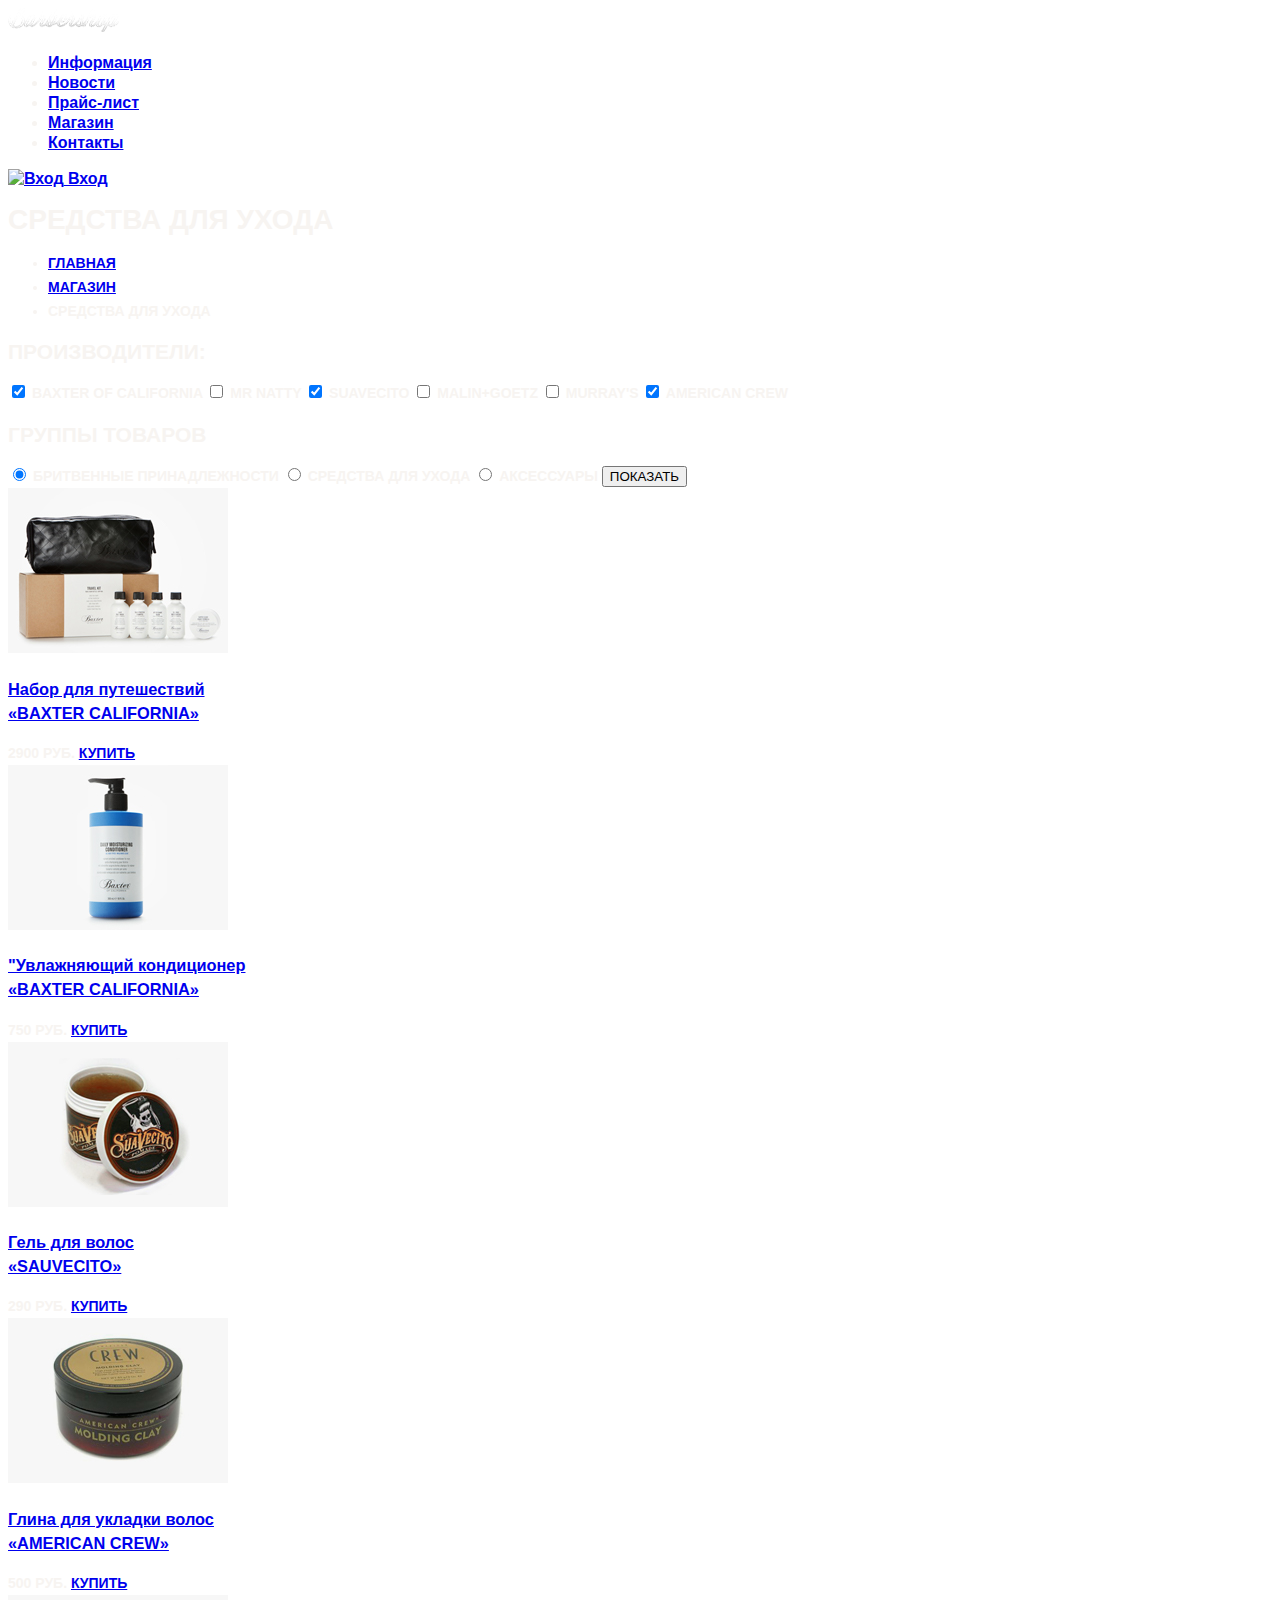
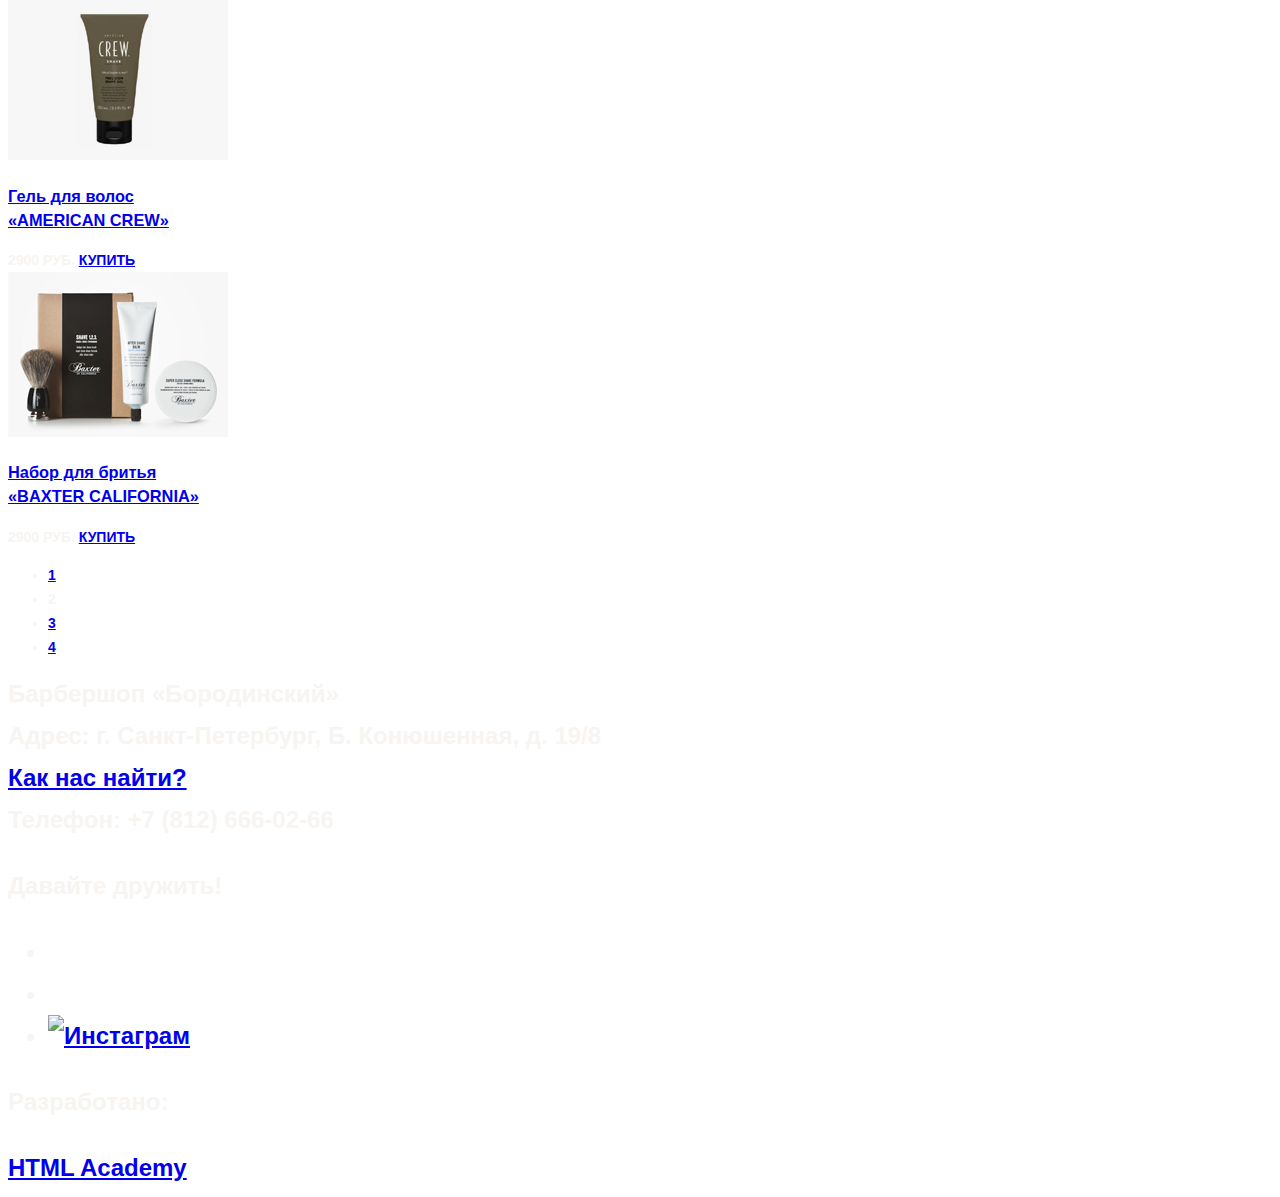
==== babrbershop-catalogue.html @ 9e24d0c1 "Form method" ====
<!DOCTYPE html>
<html lang="ru">
  <head>
    <meta charset="utf-8">
    <title>СРЕДСТВА ДЛЯ УХОДА</title>
    <link href="css/style.css" rel="stylesheet">
  </head>
  <body>
    <header class="catalogue-header">
      <div class="container">
        <div class="catalogue-logo">
          <a class="main-link" href="#">
            <img src="img/Inner-Logo.png" width="111" height="24" alt="Барбершоп">
          </a>
        </div>
        <nav class="catalogue-navigation">
          <ul>
            <li>
              <a href="#">Информация</a>
            </li>
            <li>
              <a href="#">Новости</a>
            </li>
            <li>
              <a href="#">Прайс-лист</a>
            </li>
            <li>
              <a href="#">Магазин</a>
            </li>
            <li>
              <a href="#">Контакты</a>
            </li>
          </ul>
        </nav>
      <div class="user-block">
        <a class="login" href="#">
          <img src="img/icon-login.png" width="18" height="16" alt="Вход">
        Вход</a>
      </div>
    </div>
  </header>
  <main>
    <div class="catalogue-title">
      <h1>СРЕДСТВА ДЛЯ УХОДА</h1>
      <ul class="bredcrumps">
        <li class="breadcrump-1"><a href="#" title="main">ГЛАВНАЯ</a></li>
        <li class="breadcrump-2"><a href="#" title="shop">МАГАЗИН</a></li>
        <li class="breadcrump-3"><span>СРЕДСТВА ДЛЯ УХОДА</span></li>
      </ul>
    </div>
    <div class="catalogue-content">
      <div class="catalogue-selection">
        <form action="#" method="get">
          <div class="selection-manufacturers">
            <h2>ПРОИЗВОДИТЕЛИ:</h2>
              <label>
                <input type="checkbox" name="baxter" checked>
                  BAXTER OF CALIFORNIA
              </label>
              <label>
                <input type="checkbox" name="natty">
                  MR NATTY
              </label>
              <label>
                <input type="checkbox" name="suavecito" checked>
                  SUAVECITO
              </label>
              <label>
                <input type="checkbox" name="malin-goetz">
                  MALIN+GOETZ
              </label>
              <label>
                <input type="checkbox" name="murray">
                  MURRAY'S
              </label>
              <label>
                <input type="checkbox" name="american-crew" checked>
                  AMERICAN CREW
              </label>
            </div>
            <div class="selection-categories">
              <h2>ГРУППЫ ТОВАРОВ</h2>
                <label>
                  <input type="radio" name="merchandise-group" value="shaving-accessories" checked>
                    БРИТВЕННЫЕ ПРИНАДЛЕЖНОСТИ
                </label>
                <label>
                  <input type="radio" name="merchandise-group" value="care">
                    СРЕДСТВА ДЛЯ УХОДА
                </label>
                <label>
                  <input type="radio" name="merchandise-group" value="accessories">
                    АКСЕССУАРЫ
                </label>
                <input type="submit" value="ПОКАЗАТЬ">
              </div>
            </form>
          </div>
          <div class="catalogue-gallery">
            <div class="catalogue-item">
              <a href="item-page"><img src="img/image-1.jpg" width="220" height="165"
                alt="Набор для путешествий «BAXTER CALIFORNIA»"></a>
              <h3><a href="item-page">Набор для путешествий<br>
                «BAXTER CALIFORNIA»</a></h3>
              <div class="item-price-buy">
                <span class="item-price trip-kit">2900 РУБ.</span>
                <a class="btn item-buy" href="#">КУПИТЬ</a>
              </div>
            </div>
            <div class="catalogue-item">
              <a href="item-page"><img src="img/image-2.jpg" width="220" height="165"
                alt="Увлажняющий кондиционер «BAXTER CALIFORNIA»"></a>
              <h3><a href="item-page">"Увлажняющий кондиционер<br>
                «BAXTER CALIFORNIA»</a></h3>
              <div class="item-price-buy">
                <span class="item-price trip-kit">750 РУБ.</span>
                <a class="btn item-buy" href="#">КУПИТЬ</a>
              </div>
            </div>
            <div class="catalogue-item">
              <a href="item-page"><img src="img/image-3.jpg" width="220" height="165"
                alt="Гель для волос «SAUVECITO»"></a>
              <h3><a href="item-page">Гель для волос<br>
                «SAUVECITO»</a></h3>
              <div class="item-price-buy">
                <span class="item-price trip-kit">290 РУБ.</span>
                <a class="btn item-buy" href="#">КУПИТЬ</a>
              </div>
            </div>
            <div class="catalogue-item">
              <a href="item-page"><img src="img/image-4.jpg" width="220" height="165"
                alt="Глина для укладки волос «AMERICAN CREW»"></a>
              <h3><a href="item-page">Глина для укладки волос<br>
                «AMERICAN CREW»</a></h3>
              <div class="item-price-buy">
                <span class="item-price trip-kit">500 РУБ.</span>
                <a class="btn item-buy" href="#">КУПИТЬ</a>
              </div>
            </div>
            <div class="catalogue-item">
              <a href="item-page"><img src="img/image-5.jpg" width="220" height="165"
                alt="Гель для волос «AMERICAN CREW»"></a>
              <h3><a href="item-page">Гель для волос<br>
                «AMERICAN CREW»</a></h3>
              <div class="item-price-buy">
                <span class="item-price trip-kit">2900 РУБ.</span>
                <a class="btn item-buy" href="#">КУПИТЬ</a>
              </div>
            </div>
            <div class="catalogue-item">
              <a href="item-page"><img src="img/image-6.jpg" width="220" height="165"
                alt="Набор для бритья «BAXTER CALIFORNIA»"></a>
              <h3><a href="item-page">Набор для бритья<br>
                «BAXTER CALIFORNIA»</a></h3>
              <div class="item-price-buy">
                <span class="item-price trip-kit">2900 РУБ.</span>
                <a class="btn item-buy" href="#">КУПИТЬ</a>
              </div>
            </div>
          </div>
        </div>
        <div class="catalogue-pages">
          <ul class="pagination">
            <li><a href="#" title="first">1</a></li>
            <li><span>2</span></li>
            <li><a href="#" title="third">3</a></li>
            <li><a href="#" title="fourth">4</a></li>
          </ul>
        </div>
      </main>
      <footer class="catalogue-footer">
        <div class="container">
          <section class="footer-contacts">
            Барбершоп «Бородинский»<br>
            Адрес: г. Санкт-Петербург, Б. Конюшенная, д. 19/8<br>
            <a href="#">Как нас найти?</a><br>
            Телефон: +7 (812) 666-02-66
          </section>
          <section class="footer-social">
            <p>Давайте дружить!</p>
            <ul>
              <li><a class="social-btn social-btn-vk" href="#">
                <img src="img/vk-icon.png" width="25" height="16" alt="Вконтакте"></a></li>
              <li><a class="social-btn social-btn-fb" href="#">
                <img src="img/fb-icon.png" width="12" height="22" alt="Фейсбук"></a></li>
              <li><a class="social-btn social-btn-inst" href="#">
                <img src="img/inst-icon.png" width="21" height="21" alt="Инстаграм"></a></li>
            </ul>
          </section>
          <section class="footer-copyright">
            <p>Разработано:</p>
            <a class="btn" href="https://htmlacademy.ru">HTML Academy</a>
          </section>
        </div>
      </footer>
    </body>
  </html>
---- css/style.css ----
body {
  font-size: 24px;
  line-height: 42px;
  color: #f7f4f1;
  font-weight: bold;
  font-family: "PTSans", sans-serif;
}

header {
  font-size: 16px;
  line-height: 20px;
}

main {
  font-size: 14px;
  line-height: 24px;
}
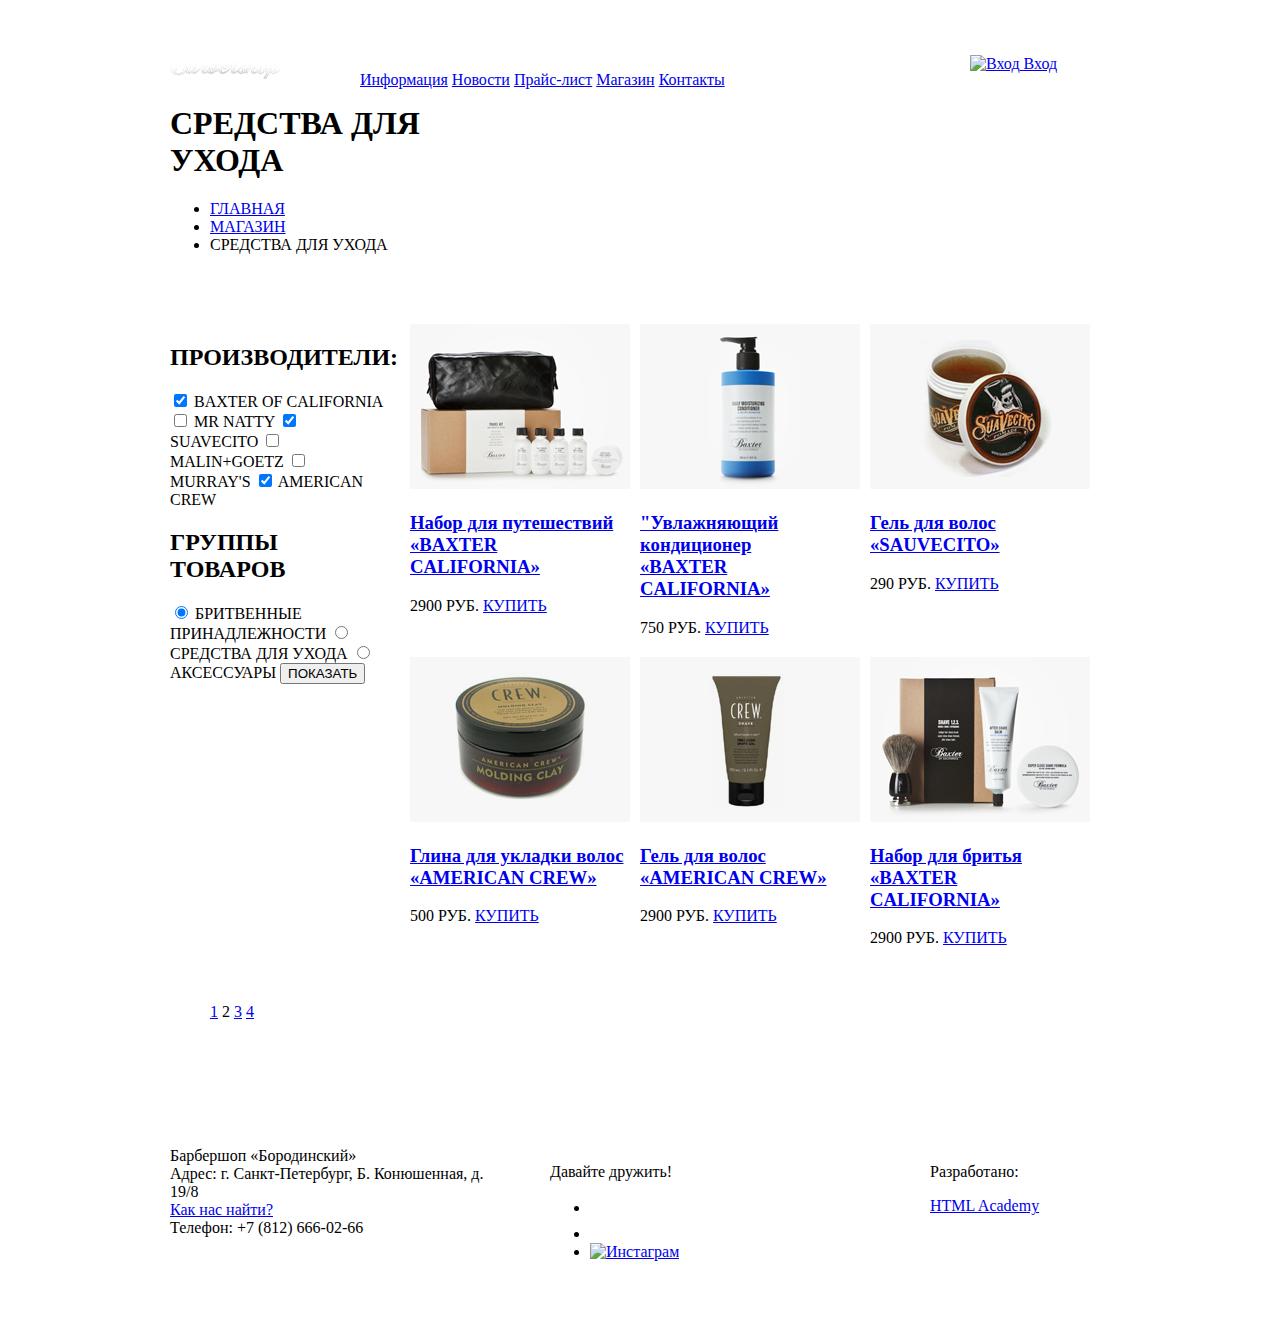
==== commit 6dd48d53: "Стили внутренних страниц" ====
--- a/babrbershop-catalogue.html
+++ b/babrbershop-catalogue.html
@@ -3,7 +3,7 @@
   <head>
     <meta charset="utf-8">
     <title>СРЕДСТВА ДЛЯ УХОДА</title>
-    <link href="css/style.css" rel="stylesheet">
+    <link href="css/style_cat.css" rel="stylesheet">
   </head>
   <body>
     <header class="catalogue-header">
@@ -14,7 +14,7 @@
           </a>
         </div>
         <nav class="catalogue-navigation">
-          <ul>
+          <ul class="navigation">
             <li>
               <a href="#">Информация</a>
             </li>
@@ -39,7 +39,7 @@
       </div>
     </div>
   </header>
-  <main>
+  <main class="container clearfix">
     <div class="catalogue-title">
       <h1>СРЕДСТВА ДЛЯ УХОДА</h1>
       <ul class="bredcrumps">
@@ -48,7 +48,7 @@
         <li class="breadcrump-3"><span>СРЕДСТВА ДЛЯ УХОДА</span></li>
       </ul>
     </div>
-    <div class="catalogue-content">
+    <div class="catalogue-content clearfix">
       <div class="catalogue-selection">
         <form action="#" method="get">
           <div class="selection-manufacturers">
@@ -96,7 +96,7 @@
               </div>
             </form>
           </div>
-          <div class="catalogue-gallery">
+          <div class="catalogue-gallery clearfix">
             <div class="catalogue-item">
               <a href="item-page"><img src="img/image-1.jpg" width="220" height="165"
                 alt="Набор для путешествий «BAXTER CALIFORNIA»"></a>
@@ -127,6 +127,8 @@
                 <a class="btn item-buy" href="#">КУПИТЬ</a>
               </div>
             </div>
+          </div>
+          <div class="catalogue-gallery clearfix">
             <div class="catalogue-item">
               <a href="item-page"><img src="img/image-4.jpg" width="220" height="165"
                 alt="Глина для укладки волос «AMERICAN CREW»"></a>
@@ -169,7 +171,7 @@
         </div>
       </main>
       <footer class="catalogue-footer">
-        <div class="container">
+        <div class="container clearfix">
           <section class="footer-contacts">
             Барбершоп «Бородинский»<br>
             Адрес: г. Санкт-Петербург, Б. Конюшенная, д. 19/8<br>
--- a/css/style_cat.css
+++ b/css/style_cat.css
@@ -0,0 +1,105 @@
+html,
+body {
+  min-width: 1122px;
+  margin: 0;
+  padding: 0;
+}
+
+.clearfix::after {
+  content: "";
+  display: table;
+  clear: both;
+}
+
+.catalogue-header {
+  margin-bottom: 55px;
+}
+
+.container {
+  width: 940px;
+  margin: 0 auto;
+  padding: 0 10px;
+}
+
+.catalogue-logo {
+  float: left;
+  width: 150px;
+}
+
+.catalogue-navigation {
+  float: left;
+  width: 650px;
+}
+
+.navigation li {
+  display: inline-block;
+}
+
+.user-block {
+  float: right;
+  width: 140px;
+}
+
+.catalogue-title {
+  width: 310px;
+  margin-bottom: 70px;
+}
+
+.catalogue-selection {
+  float: left;
+  width: 220px;
+  margin-right: 20px;
+}
+
+.catalogue-gallery {
+  float: right;
+  width: 700px;
+  margin-bottom: 20px;
+  /*только для разметки сетки*/
+  min-height: 290px;
+}
+
+.catalogue-item {
+  float: left;
+  width: 220px;
+  margin-right: 10px;
+}
+
+.catalogue-item:last-child {
+  margin-right: 0;
+}
+
+.catalogue-pages {
+  display: inline-block;
+  width: 195px;
+  margin-top: 20px;
+}
+
+.pagination li {
+  display: inline-block;
+}
+
+.catalogue-footer {
+  margin-top: 50px;
+  padding-top: 60px;
+  padding-bottom: 40px;
+}
+
+.footer-contacts {
+  float: left;
+  width: 320px;
+  margin-right: 60px;
+  min-height: 90px;
+}
+
+.footer-social {
+  float: left;
+  width: 180px;
+  min-height: 90px;
+}
+
+.footer-copyright {
+  float: right;
+  width: 180px;
+  min-height: 90px;
+}
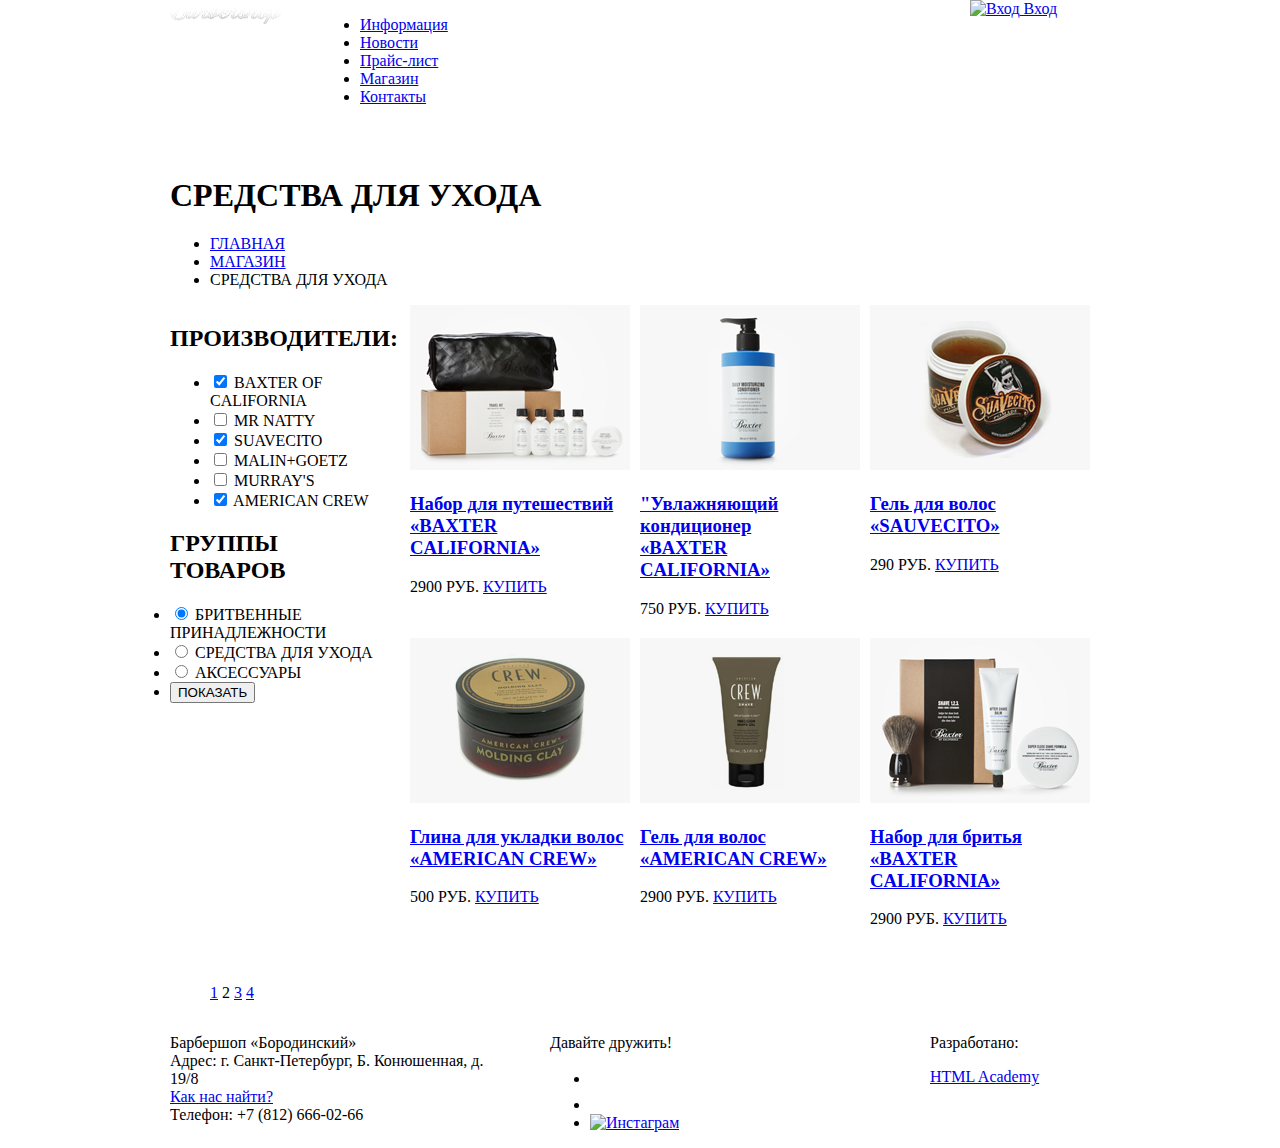
==== commit 0086adf1: "Сделала то, что в скайпе" ====
--- a/babrbershop-catalogue.html
+++ b/babrbershop-catalogue.html
@@ -6,15 +6,15 @@
     <link href="css/style_cat.css" rel="stylesheet">
   </head>
   <body>
-    <header class="catalogue-header">
-      <div class="container">
-        <div class="catalogue-logo">
+    <header class="inner-header">
+      <div class="container clearfix">
+        <div class="inner-logo">
           <a class="main-link" href="#">
             <img src="img/Inner-Logo.png" width="111" height="24" alt="Барбершоп">
           </a>
         </div>
-        <nav class="catalogue-navigation">
-          <ul class="navigation">
+        <nav class="inner-navigation">
+          <ul class="navigation-menu">
             <li>
               <a href="#">Информация</a>
             </li>
@@ -42,7 +42,7 @@
   <main class="container clearfix">
     <div class="catalogue-title">
       <h1>СРЕДСТВА ДЛЯ УХОДА</h1>
-      <ul class="bredcrumps">
+      <ul class="breadcrumps">
         <li class="breadcrump-1"><a href="#" title="main">ГЛАВНАЯ</a></li>
         <li class="breadcrump-2"><a href="#" title="shop">МАГАЗИН</a></li>
         <li class="breadcrump-3"><span>СРЕДСТВА ДЛЯ УХОДА</span></li>
@@ -53,147 +53,170 @@
         <form action="#" method="get">
           <div class="selection-manufacturers">
             <h2>ПРОИЗВОДИТЕЛИ:</h2>
-              <label>
-                <input type="checkbox" name="baxter" checked>
+            <ul>
+              <li>
+                <label>
+                  <input type="checkbox" name="baxter" checked>
                   BAXTER OF CALIFORNIA
-              </label>
-              <label>
-                <input type="checkbox" name="natty">
+                </label>
+              </li>
+              <li>
+                <label>
+                  <input type="checkbox" name="natty">
                   MR NATTY
-              </label>
-              <label>
-                <input type="checkbox" name="suavecito" checked>
+                </label>
+              </li>
+              <li>
+                <label>
+                  <input type="checkbox" name="suavecito" checked>
                   SUAVECITO
-              </label>
-              <label>
-                <input type="checkbox" name="malin-goetz">
+                </label>
+              </li>
+              <li>
+                <label>
+                  <input type="checkbox" name="malin-goetz">
                   MALIN+GOETZ
-              </label>
-              <label>
-                <input type="checkbox" name="murray">
+                </label>
+              </li>
+              <li>
+                <label>
+                  <input type="checkbox" name="murray">
                   MURRAY'S
-              </label>
-              <label>
-                <input type="checkbox" name="american-crew" checked>
+                </label>
+              </li>
+              <li>
+                <label>
+                  <input type="checkbox" name="american-crew" checked>
                   AMERICAN CREW
-              </label>
-            </div>
-            <div class="selection-categories">
+                </label>
+              </li>
+            </ul>
+          </div>
+          <div class="selection-categories">
               <h2>ГРУППЫ ТОВАРОВ</h2>
-                <label>
-                  <input type="radio" name="merchandise-group" value="shaving-accessories" checked>
+                <li>
+                  <label>
+                    <input type="radio" name="merchandise-group" value="shaving-accessories" checked>
                     БРИТВЕННЫЕ ПРИНАДЛЕЖНОСТИ
-                </label>
-                <label>
-                  <input type="radio" name="merchandise-group" value="care">
-                    СРЕДСТВА ДЛЯ УХОДА
-                </label>
-                <label>
-                  <input type="radio" name="merchandise-group" value="accessories">
+                  </label>
+                </li>
+                <li>
+                  <label>
+                    <input type="radio" name="merchandise-group" value="care">
+                      СРЕДСТВА ДЛЯ УХОДА
+                  </label>
+                </li>
+                <li>
+                  <label>
+                    <input type="radio" name="merchandise-group" value="accessories">
                     АКСЕССУАРЫ
-                </label>
-                <input type="submit" value="ПОКАЗАТЬ">
-              </div>
-            </form>
-          </div>
-          <div class="catalogue-gallery clearfix">
-            <div class="catalogue-item">
-              <a href="item-page"><img src="img/image-1.jpg" width="220" height="165"
+                  </label>
+                </li>
+                <li>
+                  <input type="submit" value="ПОКАЗАТЬ">
+                </li>
+              </ul>
+            </div>
+          </form>
+        </div>
+        <div class="catalogue-gallery clearfix">
+          <div class="catalogue-item">
+            <a href="item-page"><img src="img/image-1.jpg" width="220" height="165"
                 alt="Набор для путешествий «BAXTER CALIFORNIA»"></a>
-              <h3><a href="item-page">Набор для путешествий<br>
+            <h3><a href="item-page">Набор для путешествий<br>
                 «BAXTER CALIFORNIA»</a></h3>
-              <div class="item-price-buy">
-                <span class="item-price trip-kit">2900 РУБ.</span>
-                <a class="btn item-buy" href="#">КУПИТЬ</a>
-              </div>
-            </div>
-            <div class="catalogue-item">
-              <a href="item-page"><img src="img/image-2.jpg" width="220" height="165"
-                alt="Увлажняющий кондиционер «BAXTER CALIFORNIA»"></a>
-              <h3><a href="item-page">"Увлажняющий кондиционер<br>
-                «BAXTER CALIFORNIA»</a></h3>
-              <div class="item-price-buy">
-                <span class="item-price trip-kit">750 РУБ.</span>
-                <a class="btn item-buy" href="#">КУПИТЬ</a>
-              </div>
-            </div>
-            <div class="catalogue-item">
-              <a href="item-page"><img src="img/image-3.jpg" width="220" height="165"
-                alt="Гель для волос «SAUVECITO»"></a>
-              <h3><a href="item-page">Гель для волос<br>
-                «SAUVECITO»</a></h3>
-              <div class="item-price-buy">
-                <span class="item-price trip-kit">290 РУБ.</span>
-                <a class="btn item-buy" href="#">КУПИТЬ</a>
-              </div>
-            </div>
-          </div>
-          <div class="catalogue-gallery clearfix">
-            <div class="catalogue-item">
-              <a href="item-page"><img src="img/image-4.jpg" width="220" height="165"
-                alt="Глина для укладки волос «AMERICAN CREW»"></a>
-              <h3><a href="item-page">Глина для укладки волос<br>
-                «AMERICAN CREW»</a></h3>
-              <div class="item-price-buy">
-                <span class="item-price trip-kit">500 РУБ.</span>
-                <a class="btn item-buy" href="#">КУПИТЬ</a>
-              </div>
-            </div>
-            <div class="catalogue-item">
-              <a href="item-page"><img src="img/image-5.jpg" width="220" height="165"
-                alt="Гель для волос «AMERICAN CREW»"></a>
-              <h3><a href="item-page">Гель для волос<br>
-                «AMERICAN CREW»</a></h3>
-              <div class="item-price-buy">
-                <span class="item-price trip-kit">2900 РУБ.</span>
-                <a class="btn item-buy" href="#">КУПИТЬ</a>
-              </div>
-            </div>
-            <div class="catalogue-item">
-              <a href="item-page"><img src="img/image-6.jpg" width="220" height="165"
-                alt="Набор для бритья «BAXTER CALIFORNIA»"></a>
-              <h3><a href="item-page">Набор для бритья<br>
-                «BAXTER CALIFORNIA»</a></h3>
-              <div class="item-price-buy">
-                <span class="item-price trip-kit">2900 РУБ.</span>
-                <a class="btn item-buy" href="#">КУПИТЬ</a>
-              </div>
-            </div>
-          </div>
-        </div>
-        <div class="catalogue-pages">
-          <ul class="pagination">
-            <li><a href="#" title="first">1</a></li>
-            <li><span>2</span></li>
-            <li><a href="#" title="third">3</a></li>
-            <li><a href="#" title="fourth">4</a></li>
+            <div class="item-price-buy">
+              <span class="item-price trip-kit">2900 РУБ.</span>
+              <a class="btn item-buy" href="#">КУПИТЬ</a>
+            </div>
+          </div>
+          <div class="catalogue-item">
+            <a href="item-page"><img src="img/image-2.jpg" width="220" height="165"
+              alt="Увлажняющий кондиционер «BAXTER CALIFORNIA»"></a>
+            <h3><a href="item-page">"Увлажняющий кондиционер<br>
+              «BAXTER CALIFORNIA»</a></h3>
+            <div class="item-price-buy">
+              <span class="item-price trip-kit">750 РУБ.</span>
+              <a class="btn item-buy" href="#">КУПИТЬ</a>
+            </div>
+          </div>
+          <div class="catalogue-item">
+            <a href="item-page"><img src="img/image-3.jpg" width="220" height="165"
+              alt="Гель для волос «SAUVECITO»"></a>
+            <h3><a href="item-page">Гель для волос<br>
+              «SAUVECITO»</a></h3>
+            <div class="item-price-buy">
+              <span class="item-price trip-kit">290 РУБ.</span>
+              <a class="btn item-buy" href="#">КУПИТЬ</a>
+            </div>
+          </div>
+        </div>
+        <div class="catalogue-gallery clearfix">
+          <div class="catalogue-item">
+            <a href="item-page"><img src="img/image-4.jpg" width="220" height="165"
+              alt="Глина для укладки волос «AMERICAN CREW»"></a>
+            <h3><a href="item-page">Глина для укладки волос<br>
+              «AMERICAN CREW»</a></h3>
+            <div class="item-price-buy">
+              <span class="item-price trip-kit">500 РУБ.</span>
+              <a class="btn item-buy" href="#">КУПИТЬ</a>
+            </div>
+          </div>
+          <div class="catalogue-item">
+            <a href="item-page"><img src="img/image-5.jpg" width="220" height="165"
+              alt="Гель для волос «AMERICAN CREW»"></a>
+            <h3><a href="item-page">Гель для волос<br>
+              «AMERICAN CREW»</a></h3>
+            <div class="item-price-buy">
+              <span class="item-price trip-kit">2900 РУБ.</span>
+              <a class="btn item-buy" href="#">КУПИТЬ</a>
+            </div>
+          </div>
+          <div class="catalogue-item">
+            <a href="item-page"><img src="img/image-6.jpg" width="220" height="165"
+              alt="Набор для бритья «BAXTER CALIFORNIA»"></a>
+            <h3><a href="item-page">Набор для бритья<br>
+              «BAXTER CALIFORNIA»</a></h3>
+            <div class="item-price-buy">
+              <span class="item-price trip-kit">2900 РУБ.</span>
+              <a class="btn item-buy" href="#">КУПИТЬ</a>
+            </div>
+          </div>
+        </div>
+      </div>
+      <div class="catalogue-pages">
+        <ul class="pagination">
+          <li><a href="#" title="first">1</a></li>
+          <li><span>2</span></li>
+          <li><a href="#" title="third">3</a></li>
+          <li><a href="#" title="fourth">4</a></li>
+        </ul>
+      </div>
+    </main>
+    <footer class="footer">
+      <div class="container clearfix">
+        <section class="footer-contacts">
+          <p>Барбершоп «Бородинский»<br>
+          Адрес: г. Санкт-Петербург, Б. Конюшенная, д. 19/8<br>
+          <a href="#">Как нас найти?</a><br>
+          Телефон: +7 (812) 666-02-66</p>
+        </section>
+        <section class="footer-social">
+          <p>Давайте дружить!</p>
+          <ul class="social">
+            <li><a class="social-btn social-btn-vk" href="#">
+              <img src="img/vk-icon.png" width="25" height="16" alt="Вконтакте"></a></li>
+            <li><a class="social-btn social-btn-fb" href="#">
+              <img src="img/fb-icon.png" width="12" height="22" alt="Фейсбук"></a></li>
+            <li><a class="social-btn social-btn-inst" href="#">
+              <img src="img/inst-icon.png" width="21" height="21" alt="Инстаграм"></a></li>
           </ul>
-        </div>
-      </main>
-      <footer class="catalogue-footer">
-        <div class="container clearfix">
-          <section class="footer-contacts">
-            Барбершоп «Бородинский»<br>
-            Адрес: г. Санкт-Петербург, Б. Конюшенная, д. 19/8<br>
-            <a href="#">Как нас найти?</a><br>
-            Телефон: +7 (812) 666-02-66
-          </section>
-          <section class="footer-social">
-            <p>Давайте дружить!</p>
-            <ul>
-              <li><a class="social-btn social-btn-vk" href="#">
-                <img src="img/vk-icon.png" width="25" height="16" alt="Вконтакте"></a></li>
-              <li><a class="social-btn social-btn-fb" href="#">
-                <img src="img/fb-icon.png" width="12" height="22" alt="Фейсбук"></a></li>
-              <li><a class="social-btn social-btn-inst" href="#">
-                <img src="img/inst-icon.png" width="21" height="21" alt="Инстаграм"></a></li>
-            </ul>
-          </section>
-          <section class="footer-copyright">
-            <p>Разработано:</p>
-            <a class="btn" href="https://htmlacademy.ru">HTML Academy</a>
-          </section>
-        </div>
-      </footer>
-    </body>
-  </html>
+        </section>
+        <section class="footer-copyright">
+          <p>Разработано:</p>
+          <a class="btn" href="https://htmlacademy.ru">HTML Academy</a>
+        </section>
+      </div>
+    </footer>
+  </body>
+</html>
--- a/css/style_cat.css
+++ b/css/style_cat.css
@@ -11,7 +11,7 @@
   clear: both;
 }
 
-.catalogue-header {
+.inner-header {
   margin-bottom: 55px;
 }
 
@@ -21,12 +21,12 @@
   padding: 0 10px;
 }
 
-.catalogue-logo {
+.inner-logo {
   float: left;
   width: 150px;
 }
 
-.catalogue-navigation {
+.inner-navigation {
   float: left;
   width: 650px;
 }
@@ -40,7 +40,7 @@
   width: 140px;
 }
 
-.catalogue-title {
+.inner-title {
   width: 310px;
   margin-bottom: 70px;
 }
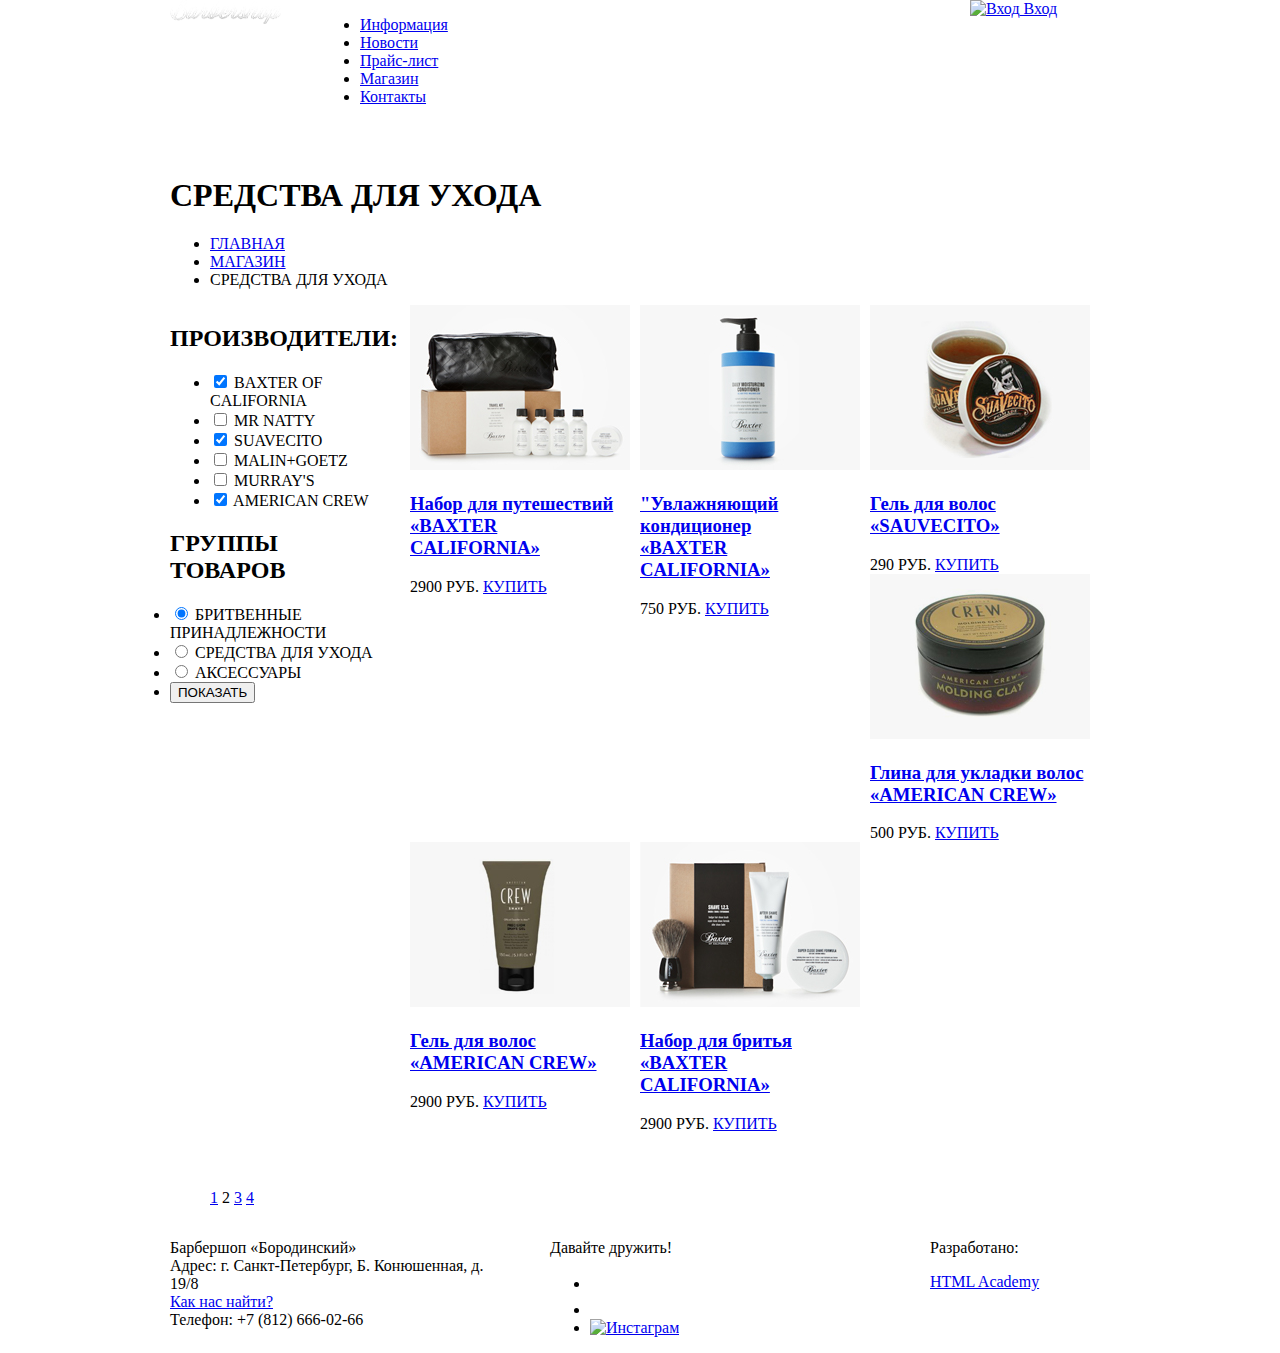
==== commit 6a7c3bbd: "Изменения по рекомендации наставника" ====
--- a/babrbershop-catalogue.html
+++ b/babrbershop-catalogue.html
@@ -150,8 +150,6 @@
               <a class="btn item-buy" href="#">КУПИТЬ</a>
             </div>
           </div>
-        </div>
-        <div class="catalogue-gallery clearfix">
           <div class="catalogue-item">
             <a href="item-page"><img src="img/image-4.jpg" width="220" height="165"
               alt="Глина для укладки волос «AMERICAN CREW»"></a>
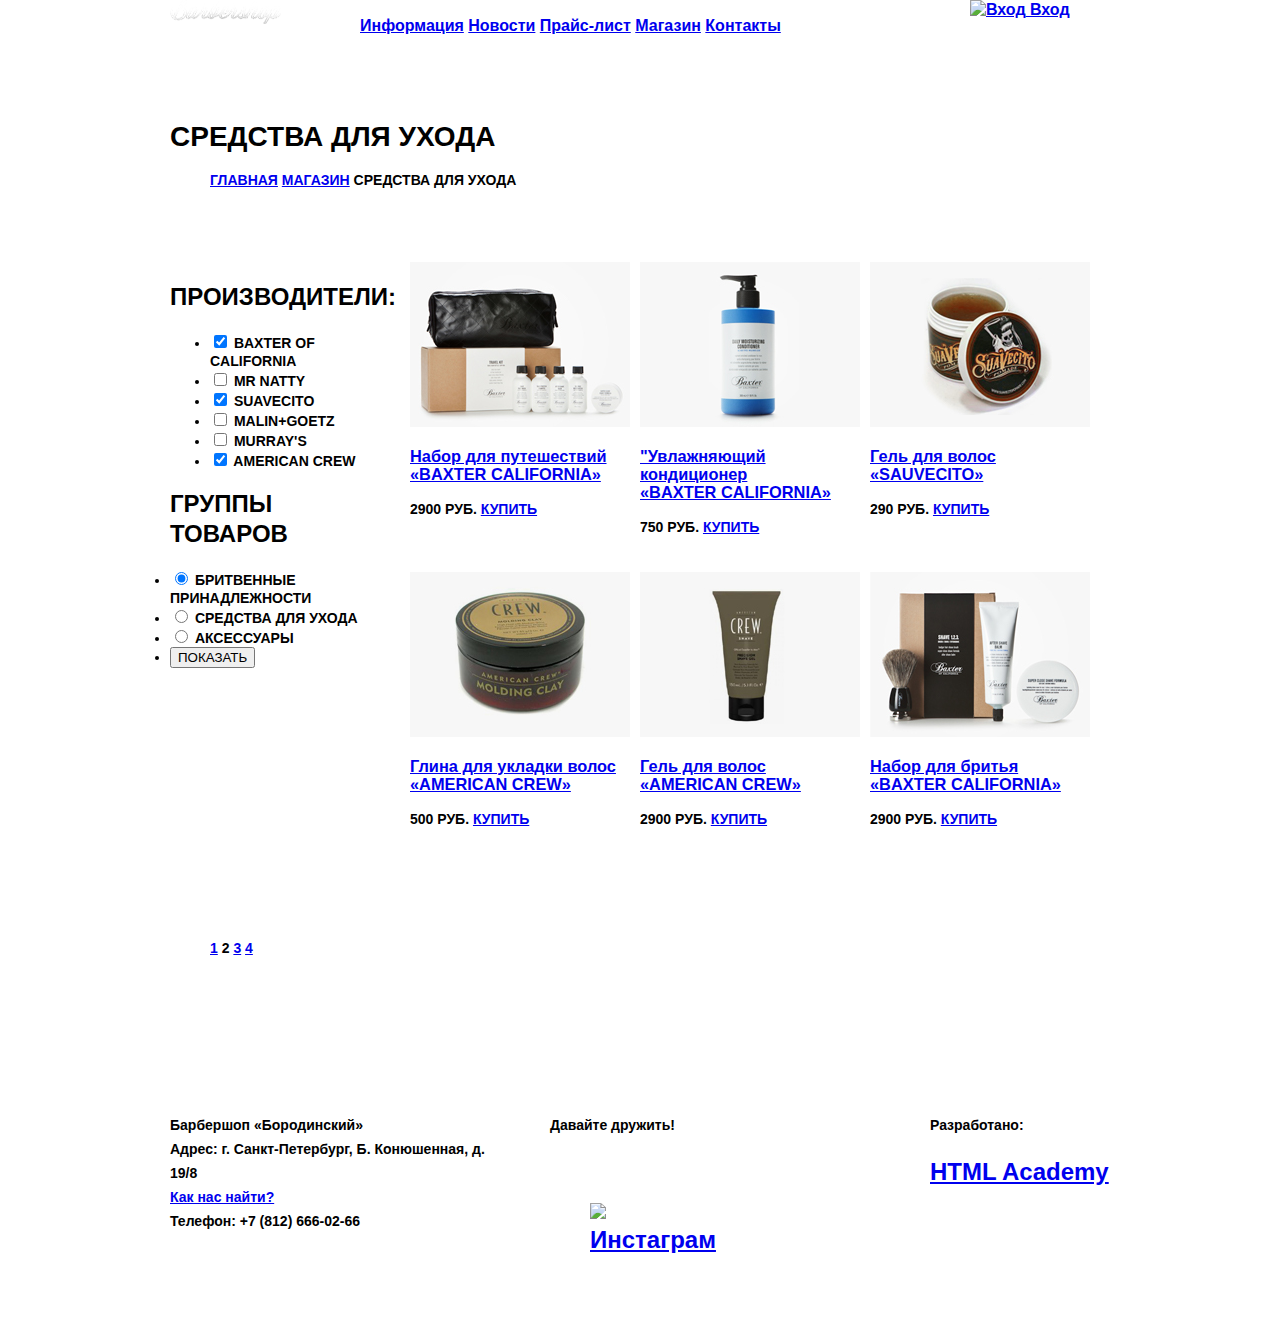
==== commit c4ffea21: "Исправила названия файла стилей" ====
--- a/babrbershop-catalogue.html
+++ b/babrbershop-catalogue.html
@@ -3,7 +3,7 @@
   <head>
     <meta charset="utf-8">
     <title>СРЕДСТВА ДЛЯ УХОДА</title>
-    <link href="css/style_cat.css" rel="stylesheet">
+    <link href="css/style.css" rel="stylesheet">
   </head>
   <body>
     <header class="inner-header">
@@ -123,7 +123,7 @@
           <div class="catalogue-item">
             <a href="item-page"><img src="img/image-1.jpg" width="220" height="165"
                 alt="Набор для путешествий «BAXTER CALIFORNIA»"></a>
-            <h3><a href="item-page">Набор для путешествий<br>
+            <h3><a href="barbershop-item-page.html">Набор для путешествий<br>
                 «BAXTER CALIFORNIA»</a></h3>
             <div class="item-price-buy">
               <span class="item-price trip-kit">2900 РУБ.</span>
--- a/css/style.css
+++ b/css/style.css
@@ -0,0 +1,239 @@
+html,
+body {
+  min-width: 1122px;
+  margin: 0;
+  padding: 0;
+}
+
+body {
+  font-size: 24px;
+  line-height: 42px;
+  color: #000000;
+  font-weight: bold;
+  font-family: "PTSans", sans-serif;
+}
+
+.clearfix::after {
+  content: "";
+  display: table;
+  clear: both;
+}
+
+.container {
+  width: 940px;
+  margin: 0 auto;
+  padding: 0 10px;
+}
+
+header {
+  font-size: 16px;
+  line-height: 20px;
+  color: #999999;
+}
+
+.main-header {
+  margin-bottom: 60px;
+}
+
+.inner-header {
+  margin-bottom: 55px;
+}
+
+.main-navigation {
+  float: left;
+  width: 780px;
+  min-height: 70px;
+}
+
+.inner-logo {
+  float: left;
+  width: 150px;
+}
+
+.inner-navigation {
+  float: left;
+  width: 650px;
+ }
+
+.navigation-menu li{
+  display: inline-block;
+}
+
+.user-block {
+  float: right;
+  width: 140px;
+  min-height: 70px;
+}
+
+main {
+  font-size: 14px;
+  line-height: 24px;
+}
+
+.index-logo {
+  width: 368px;
+  min-height: 204px;
+  margin-right: auto;
+  margin-left: auto;
+  margin-bottom: 25px;
+}
+
+.features {
+  margin-bottom: 80px;
+}
+
+.features-item {
+  float: left;
+  width: 300px;
+  min-height: 175px;
+  margin-right: 20px;
+}
+
+.features-item:last-child {
+  margin-right: 0;
+}
+
+.index-content {
+  margin-bottom: 35px;
+  padding: 50px 80px;
+}
+
+.index-content-left {
+  float: left;
+  width: 380px;
+  min-height: 330px;
+}
+
+.index-content-right {
+  float: right;
+  width: 300px;
+  min-height: 330px;
+}
+
+.footer {
+  margin-top: 65px;
+  padding-top: 60px;
+  padding-bottom: 40px;
+}
+
+.footer-contacts {
+  float: left;
+  width: 320px;
+  margin-right: 60px;
+  min-height: 90px;
+}
+
+.footer-social {
+  float: left;
+  width: 180px;
+  min-height: 90px;
+}
+
+.social li {
+  display: inline-block;
+}
+
+.footer p {
+  font-size: 14px;
+  line-height: 24px;
+}
+
+.footer-copyright {
+  float: right;
+  width: 180px;
+  min-height: 90px;
+}
+
+.catalogue-title {
+  /*width: 310px;*/
+  margin-bottom: 70px;
+}
+
+.item-title {
+  margin-bottom: 30px;
+}
+
+.breadcrumps li {
+  display: inline-block;
+}
+
+.catalogue-selection {
+  float: left;
+  width: 220px;
+  margin-right: 20px;
+}
+
+h2 {
+  font-size: 24px;
+  line-height: 30px;
+}
+
+.catalogue-selection li {
+  font-size: 14px;
+  line-height: 18px;
+}
+
+.catalogue-gallery {
+  float: right;
+  width: 700px;
+  margin-bottom: 20px;
+  /*только для разметки сетки*/
+  min-height: 290px;
+  font-size: 0;
+}
+
+.catalogue-item {
+  float: left;
+  width: 220px;
+  margin-right: 10px;
+  margin-bottom: 20px;
+  min-height: 290px;
+  display: inline-block;
+  vertical-align: top;
+  font-size: 14px;
+  line-height: 18px;
+}
+
+.catalogue-item:nth-child(3n) {
+  margin-right: 0;
+}
+
+.catalogue-pages {
+  display: inline-block;
+  width: 195px;
+  margin-top: 20px;
+}
+
+.pagination li {
+  display: inline-block;
+}
+
+.item-content-left {
+  float: left;
+  width: 460px;
+}
+
+.item-content-right {
+  float: right;
+  width: 390px;
+}
+
+.item-preview-big {
+  width: 460px;
+  min-height: 500px;
+  margin-bottom: 20px;
+}
+
+.item-preview-small {
+  width: 460px;
+}
+
+.item-small {
+  float: left;
+  width: 140px;
+  margin-right: 20px;
+}
+
+.item-small:last-child {
+  margin-right: 0;
+}
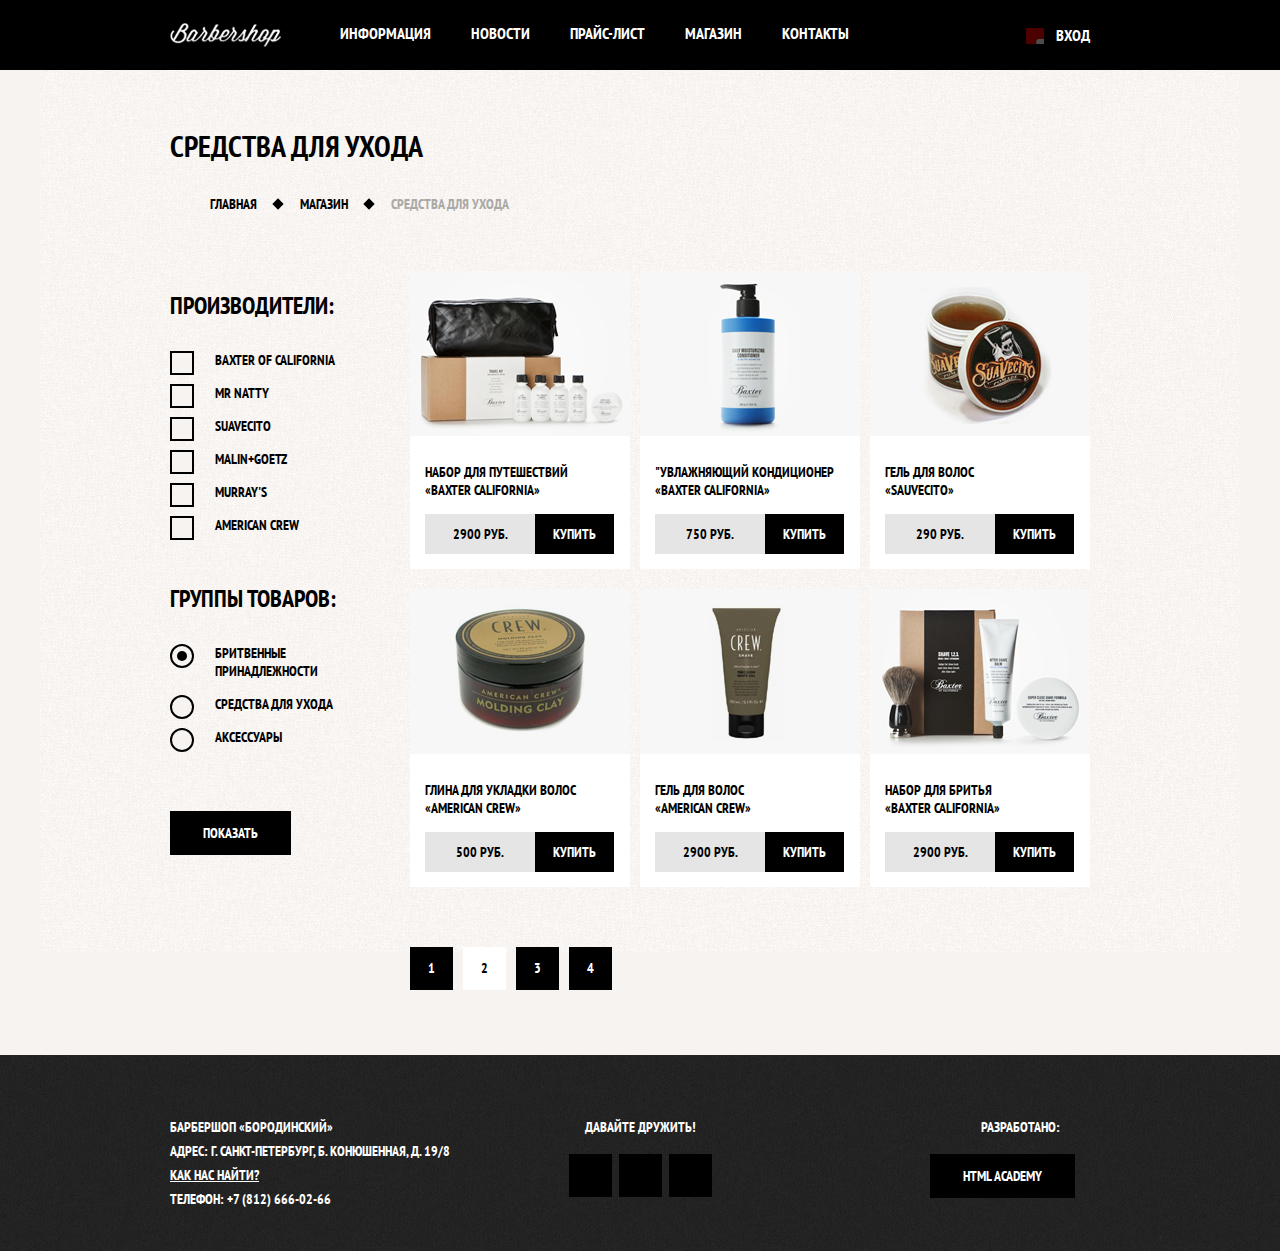
==== commit 1343cc52: "Стилизация страниц Барбершопа" ====
--- a/babrbershop-catalogue.html
+++ b/babrbershop-catalogue.html
@@ -3,18 +3,20 @@
   <head>
     <meta charset="utf-8">
     <title>СРЕДСТВА ДЛЯ УХОДА</title>
+    <link href="https://fonts.googleapis.com/css?family=PT+Sans+Narrow:400,700&amp;subset=cyrillic" rel="stylesheet">
+    <link rel="stylesheet" type="text/css" href="css/normalize.css">
     <link href="css/style.css" rel="stylesheet">
   </head>
-  <body>
+  <body class="inner">
     <header class="inner-header">
       <div class="container clearfix">
         <div class="inner-logo">
-          <a class="main-link" href="#">
+          <a class="main-link" href="index.html">
             <img src="img/Inner-Logo.png" width="111" height="24" alt="Барбершоп">
           </a>
         </div>
         <nav class="inner-navigation">
-          <ul class="navigation-menu">
+          <ul>
             <li>
               <a href="#">Информация</a>
             </li>
@@ -33,97 +35,64 @@
           </ul>
         </nav>
       <div class="user-block">
-        <a class="login" href="#">
-          <img src="img/icon-login.png" width="18" height="16" alt="Вход">
-        Вход</a>
+        <a class="login" href="#">Вход</a>
       </div>
     </div>
   </header>
   <main class="container clearfix">
-    <div class="catalogue-title">
-      <h1>СРЕДСТВА ДЛЯ УХОДА</h1>
-      <ul class="breadcrumps">
-        <li class="breadcrump-1"><a href="#" title="main">ГЛАВНАЯ</a></li>
-        <li class="breadcrump-2"><a href="#" title="shop">МАГАЗИН</a></li>
-        <li class="breadcrump-3"><span>СРЕДСТВА ДЛЯ УХОДА</span></li>
+    <h1>СРЕДСТВА ДЛЯ УХОДА</h1>
+    <div class="breadcrumps">
+      <ul>
+        <li><a href="#" title="main">ГЛАВНАЯ</a></li>
+        <li><a href="#" title="shop">МАГАЗИН</a></li>
+        <li><span>СРЕДСТВА ДЛЯ УХОДА</span></li>
       </ul>
     </div>
     <div class="catalogue-content clearfix">
       <div class="catalogue-selection">
         <form action="#" method="get">
-          <div class="selection-manufacturers">
+          <div class="selection-section">
             <h2>ПРОИЗВОДИТЕЛИ:</h2>
-            <ul>
-              <li>
-                <label>
-                  <input type="checkbox" name="baxter" checked>
-                  BAXTER OF CALIFORNIA
-                </label>
-              </li>
-              <li>
-                <label>
-                  <input type="checkbox" name="natty">
-                  MR NATTY
-                </label>
-              </li>
-              <li>
-                <label>
-                  <input type="checkbox" name="suavecito" checked>
-                  SUAVECITO
-                </label>
-              </li>
-              <li>
-                <label>
-                  <input type="checkbox" name="malin-goetz">
-                  MALIN+GOETZ
-                </label>
-              </li>
-              <li>
-                <label>
-                  <input type="checkbox" name="murray">
-                  MURRAY'S
-                </label>
-              </li>
-              <li>
-                <label>
-                  <input type="checkbox" name="american-crew" checked>
-                  AMERICAN CREW
-                </label>
-              </li>
-            </ul>
-          </div>
-          <div class="selection-categories">
-              <h2>ГРУППЫ ТОВАРОВ</h2>
-                <li>
-                  <label>
-                    <input type="radio" name="merchandise-group" value="shaving-accessories" checked>
-                    БРИТВЕННЫЕ ПРИНАДЛЕЖНОСТИ
-                  </label>
-                </li>
-                <li>
-                  <label>
-                    <input type="radio" name="merchandise-group" value="care">
-                      СРЕДСТВА ДЛЯ УХОДА
-                  </label>
-                </li>
-                <li>
-                  <label>
-                    <input type="radio" name="merchandise-group" value="accessories">
-                    АКСЕССУАРЫ
-                  </label>
-                </li>
-                <li>
-                  <input type="submit" value="ПОКАЗАТЬ">
-                </li>
-              </ul>
+
+              <input type="checkbox" name="baxter" id="checkbox-1" checked>
+              <label for="checkbox-1">BAXTER OF CALIFORNIA</label>
+
+              <input type="checkbox" name="natty" id="checkbox-2">
+              <label for="checkbox-2">MR NATTY</label>
+
+              <input type="checkbox" name="suavecito" id="checkbox-3" checked>
+              <label for="checkbox-3">SUAVECITO</label>
+
+              <input type="checkbox" name="malin-goetz" id="checkbox-4">
+              <label for="checkbox-4">MALIN+GOETZ</label>
+
+              <input type="checkbox" name="murray" id="checkbox-5">
+              <label for="checkbox-5">MURRAY'S</label>
+
+              <input type="checkbox" name="american-crew" id="checkbox-6" checked>
+              <label for="checkbox-6">AMERICAN CREW</label>
+            </div>
+            <div class="selection-section">
+              <h2>ГРУППЫ ТОВАРОВ:</h2>
+
+              <input type="radio" name="merchandise-group" value="shaving-ccessories" id="radio-1" checked>
+              <label for="radio-1">БРИТВЕННЫЕ ПРИНАДЛЕЖНОСТИ</label>
+
+              <input type="radio" name="merchandise-group" value="care" id="radio-2">
+              <label for="radio-2">СРЕДСТВА ДЛЯ УХОДА</label>
+
+              <input type="radio" name="merchandise-group" value="accessories" id="radio-3">
+              <label for="radio-3">АКСЕССУАРЫ</label>
+
+              <input type="submit" value="ПОКАЗАТЬ" class="btn">
             </div>
           </form>
         </div>
         <div class="catalogue-gallery clearfix">
           <div class="catalogue-item">
-            <a href="item-page"><img src="img/image-1.jpg" width="220" height="165"
+            <a href="babrbershop-item-page"><img src="img/image-1.jpg" width="220" height="165"
                 alt="Набор для путешествий «BAXTER CALIFORNIA»"></a>
-            <h3><a href="barbershop-item-page.html">Набор для путешествий<br>
+            <h3><a class="item-name" href="babrbershop-item-page.html">Набор для путешествий<br>
                 «BAXTER CALIFORNIA»</a></h3>
             <div class="item-price-buy">
               <span class="item-price trip-kit">2900 РУБ.</span>
@@ -133,7 +102,7 @@
           <div class="catalogue-item">
             <a href="item-page"><img src="img/image-2.jpg" width="220" height="165"
               alt="Увлажняющий кондиционер «BAXTER CALIFORNIA»"></a>
-            <h3><a href="item-page">"Увлажняющий кондиционер<br>
+            <h3><a class="item-name" href="item-page">"Увлажняющий кондиционер<br>
               «BAXTER CALIFORNIA»</a></h3>
             <div class="item-price-buy">
               <span class="item-price trip-kit">750 РУБ.</span>
@@ -143,7 +112,7 @@
           <div class="catalogue-item">
             <a href="item-page"><img src="img/image-3.jpg" width="220" height="165"
               alt="Гель для волос «SAUVECITO»"></a>
-            <h3><a href="item-page">Гель для волос<br>
+            <h3><a class="item-name" href="item-page">Гель для волос<br>
               «SAUVECITO»</a></h3>
             <div class="item-price-buy">
               <span class="item-price trip-kit">290 РУБ.</span>
@@ -153,7 +122,7 @@
           <div class="catalogue-item">
             <a href="item-page"><img src="img/image-4.jpg" width="220" height="165"
               alt="Глина для укладки волос «AMERICAN CREW»"></a>
-            <h3><a href="item-page">Глина для укладки волос<br>
+            <h3><a class="item-name" href="item-page">Глина для укладки волос<br>
               «AMERICAN CREW»</a></h3>
             <div class="item-price-buy">
               <span class="item-price trip-kit">500 РУБ.</span>
@@ -163,7 +132,7 @@
           <div class="catalogue-item">
             <a href="item-page"><img src="img/image-5.jpg" width="220" height="165"
               alt="Гель для волос «AMERICAN CREW»"></a>
-            <h3><a href="item-page">Гель для волос<br>
+            <h3><a class="item-name" href="item-page">Гель для волос<br>
               «AMERICAN CREW»</a></h3>
             <div class="item-price-buy">
               <span class="item-price trip-kit">2900 РУБ.</span>
@@ -173,7 +142,7 @@
           <div class="catalogue-item">
             <a href="item-page"><img src="img/image-6.jpg" width="220" height="165"
               alt="Набор для бритья «BAXTER CALIFORNIA»"></a>
-            <h3><a href="item-page">Набор для бритья<br>
+            <h3><a class="item-name" href="item-page">Набор для бритья<br>
               «BAXTER CALIFORNIA»</a></h3>
             <div class="item-price-buy">
               <span class="item-price trip-kit">2900 РУБ.</span>
@@ -183,32 +152,25 @@
         </div>
       </div>
       <div class="catalogue-pages">
-        <ul class="pagination">
-          <li><a href="#" title="first">1</a></li>
-          <li><span>2</span></li>
-          <li><a href="#" title="third">3</a></li>
-          <li><a href="#" title="fourth">4</a></li>
-        </ul>
+        <a href="#" title="first">1</a>
+        <span>2</span>
+        <a href="#" title="third">3</a>
+        <a href="#" title="fourth">4</a>
       </div>
     </main>
-    <footer class="footer">
+   <footer class="footer">
       <div class="container clearfix">
         <section class="footer-contacts">
-          <p>Барбершоп «Бородинский»<br>
+          Барбершоп «Бородинский»<br>
           Адрес: г. Санкт-Петербург, Б. Конюшенная, д. 19/8<br>
           <a href="#">Как нас найти?</a><br>
-          Телефон: +7 (812) 666-02-66</p>
+          Телефон: +7 (812) 666-02-66
         </section>
         <section class="footer-social">
           <p>Давайте дружить!</p>
-          <ul class="social">
-            <li><a class="social-btn social-btn-vk" href="#">
-              <img src="img/vk-icon.png" width="25" height="16" alt="Вконтакте"></a></li>
-            <li><a class="social-btn social-btn-fb" href="#">
-              <img src="img/fb-icon.png" width="12" height="22" alt="Фейсбук"></a></li>
-            <li><a class="social-btn social-btn-inst" href="#">
-              <img src="img/inst-icon.png" width="21" height="21" alt="Инстаграм"></a></li>
-          </ul>
+          <a class="social-btn social-btn-vk" href="#">Вконтакте</a>
+          <a class="social-btn social-btn-fb" href="#">Фейсбук</a>
+          <a class="social-btn social-btn-inst" href="#">Инстаграм</a>
         </section>
         <section class="footer-copyright">
           <p>Разработано:</p>
--- a/css/style.css
+++ b/css/style.css
@@ -1,16 +1,15 @@
 html,
 body {
-  min-width: 1122px;
+  min-width: 960px;
   margin: 0;
   padding: 0;
-}
-
-body {
-  font-size: 24px;
-  line-height: 42px;
-  color: #000000;
-  font-weight: bold;
-  font-family: "PTSans", sans-serif;
+  font-size: 14px;
+  line-height: 24px;
+  color: #ffffff;
+  font-weight: 700;
+  font-family: "PT Sans Narrow", "Arial", sans-serif;
+  text-transform: uppercase;
+  background: #000000 url("../img/tint.jpg") no-repeat center top;
 }
 
 .clearfix::after {
@@ -22,7 +21,7 @@
 .container {
   width: 940px;
   margin: 0 auto;
-  padding: 0 10px;
+  padding: 0 0;
 }
 
 header {
@@ -33,49 +32,154 @@
 
 .main-header {
   margin-bottom: 60px;
-}
-
+  color: #ffffff;
+  background-color: #000000;
+}
+
+.main-navigation {
+  float: left;
+  width: 780px;
+}
+
+.main-navigation ul {
+  margin: 0;
+  padding: 0;
+  list-style: none;
+  font-size: 0;
+}
+
+.main-navigation li {
+  display: inline-block;
+  font-size: 16px;
+  line-height: 20px;
+  vertical-align: top;
+}
+
+.main-navigation a {
+  display: block;
+  color: #ffffff;
+  text-decoration: none;
+  padding: 25px 20px;
+}
+
+.main-navigation a:hover {
+  background: #242424;
+}
+
+/*стили хедера внутренних страниц*/
 .inner-header {
   margin-bottom: 55px;
-}
-
-.main-navigation {
-  float: left;
-  width: 780px;
-  min-height: 70px;
+  color: #ffffff;
+  background-color: #000000;
 }
 
 .inner-logo {
   float: left;
   width: 150px;
+  margin: 0 auto;
+  margin-top: 23px;
+}
+
+.inner-logo img {
+  width: 111px;
+  height: 24px;
 }
 
 .inner-navigation {
   float: left;
-  width: 650px;
+  width: 560px;
  }
 
-.navigation-menu li{
-  display: inline-block;
-}
+ .inner-navigation ul {
+  margin: 0;
+  padding: 0;
+  list-style: none;
+  font-size: 0;
+ }
+
+ .inner-navigation li{
+  display: inline-block;
+  font-size: 16px;
+  line-height: 20px;
+  vertical-align: top;
+}
+
+.inner-navigation a {
+  display: block;
+  color: #ffffff;
+  text-decoration: none;
+  padding: 23px 20px;
+}
+
+.inner-navigation a:hover {
+  background: #242424;
+}
+
+/*.inner-navigation a:active {
+    border-bottom: 4px solid #ffffff;
+}*/
 
 .user-block {
   float: right;
-  width: 140px;
-  min-height: 70px;
-}
-
-main {
-  font-size: 14px;
-  line-height: 24px;
-}
+  max-width: 140px;
+}
+
+/*общие*/
+
+.login {
+  position: relative;
+  display: inline-block;
+  padding: 25px 20px;
+  padding-left: 50px;
+  font-size: 16px;
+  line-height: 20px;
+  vertical-align: top;
+  color: #ffffff;
+  text-decoration: none;
+}
+
+.login:hover {
+  background-color: #242424;
+}
+
+.login::before {
+  content: "";
+  position: absolute;
+  top: 28px;
+  left: 20px;
+  width: 18px;
+  height: 16px;
+  background-position: -10px -208px; /*не встает на место иконка*/
+  background: #ff0000 url("../img/sprite.png") no-repeat;
+  opacity: 0.3;
+}
+
+.login:hover::before {
+  opacity: 1;
+}
+
+/*.sprite {
+    background-image: url("../img/sprite.png");
+    background-repeat: no-repeat;
+    display: block;
+}
+
+.sprite-icon-login {
+    width: 18px;
+    height: 16px;
+    background-position: -10px -208px;
+}*/
 
 .index-logo {
   width: 368px;
-  min-height: 204px;
-  margin-right: auto;
-  margin-left: auto;
+  height: 204px;
+  margin: 0 auto;
   margin-bottom: 25px;
+}
+
+.index-logo img {
+   width: 368px;
+  height: 204px;
 }
 
 .features {
@@ -85,17 +189,47 @@
 .features-item {
   float: left;
   width: 300px;
-  min-height: 175px;
   margin-right: 20px;
+  text-align: center;
+}
+
+.features-item p {
+  margin: 10px;
+  margin-bottom: 0;
 }
 
 .features-item:last-child {
   margin-right: 0;
+}
+
+.features-name {
+  position: relative;
+  display: block;
+  margin-bottom: 30px;
+  padding-bottom: 35px;
+  font-size: 30px;
+  line-height: 42px;
+}
+
+.features-name::after {
+  content: "";
+  position: absolute;
+  bottom: 0;
+  left: 50%;
+  display: block;
+  width: 20px;
+  height: 20px;
+  margin-left: -10px;
+  background-color: #ffffff;
+  transform: rotate(45deg);
 }
 
 .index-content {
   margin-bottom: 35px;
   padding: 50px 80px;
+  color: #000000;
+  background: url("../img/Content_divider.png") no-repeat center,
+  #f8f5f2 url("../img/features_pattern.jpg");
 }
 
 .index-content-left {
@@ -110,10 +244,121 @@
   min-height: 330px;
 }
 
+.index-content-title {
+  margin: 0;
+  margin-bottom: 25px;
+  font-size: 30px;
+  line-height: 42px;
+}
+
+.index-content p {
+  margin: 0;
+  margin-bottom: 25px;
+}
+
+.news-preview {
+  margin: 0;
+  padding: 0;
+  padding-right: 35px;
+  list-style: none;
+}
+
+.news-preview li {
+  margin-bottom: 25px;
+}
+
+.news-preview p {
+  margin-bottom: 0;
+}
+
+.news-preview time {
+  text-transform: none;
+}
+
+.btn {
+  margin-right: 16px;
+  display: inline-block;
+  padding: 10px 33px;
+  font: inherit;
+  text-transform: uppercase;
+  text-decoration: none;
+  color: #ffffff;
+  vertical-align: top;
+  text-align: center;
+  background-color: #000000;
+  border: none;
+  cursor: pointer;
+}
+
+.btn:hover,
+.btn:active {
+  background-color: #663d15;
+}
+
+.gallery {
+  position: relative;
+  height: 260px;
+}
+
+.gallery-content {
+  height: 164px;
+  margin: 0;
+  background-color: #cccccc;
+  border: 7px solid #ffffff;
+}
+
+.gallery-content img {
+  width: 286px;
+  height: 164px;
+}
+
+.gallery .btn {
+  position: absolute;
+  bottom: 0;
+  width: 140px;
+  margin: 0;
+}
+
+.gallery-prev {
+  right: 0;
+}
+
+.gallery-next {
+  left: 0;
+}
+
+.appointment-form input {
+  float: left;
+  width: 106px;
+  margin-right: 20px;
+  margin-bottom: 20px;
+  padding: 7px 15px;
+  font: inherit;
+  color: #000000; /*не меняется цвет*/
+  text-transform: uppercase;
+  background-color: #f9f6f3;
+  border: 2px solid #000000;
+}
+
+.appointment-form input:focus {
+  border: 2px solid #663d15;
+}
+
+.appointment-form input:nth-child(2n) {
+  margin-right: 0;
+}
+
+.appointment-form .btn {
+  clear: both;
+  width: 100%;
+}
+
 .footer {
   margin-top: 65px;
   padding-top: 60px;
   padding-bottom: 40px;
+  color: #ffffff;
+  background: #252525 url("../img/footer_pattern.jpg")
 }
 
 .footer-contacts {
@@ -123,19 +368,111 @@
   min-height: 90px;
 }
 
+.footer-contacts a {
+  color: #ffffff;
+}
+
+.footer-contacts a:hover {
+  text-decoration: none;
+}
+
 .footer-social {
   float: left;
   width: 180px;
   min-height: 90px;
-}
-
-.social li {
-  display: inline-block;
-}
-
-.footer p {
-  font-size: 14px;
-  line-height: 24px;
+  text-align: center;
+}
+
+.footer-social p {
+  margin: 0;
+  margin-bottom: 15px;
+}
+
+.social {
+  list-style: none;
+}
+
+.social-btn {
+  display: inline-block;
+  width: 43px;
+  height: 43px;
+  margin: 0 2px;
+  font-size: 0;
+  vertical-align: top;
+  text-decoration: none;
+  background: #000000 url("..img/sprite.png") no-repeat center;
+}
+
+/*.sprite-Inst-icon {
+    width: 21px;
+    height: 21px;
+    background-position: -10px -10px;
+}
+
+.sprite-Inst-icon-bk {
+    width: 21px;
+    height: 21px;
+    background-position: -10px -51px;
+}
+
+.sprite-cross-checkbox {
+    width: 12px;
+    height: 12px;
+    background-position: -10px -92px;
+}
+
+.sprite-fb-icon {
+    width: 12px;
+    height: 22px;
+    background-position: -10px -124px;
+}
+
+.sprite-fb-icon-bk {
+    width: 12px;
+    height: 22px;
+    background-position: -10px -166px;
+}
+
+.sprite-vk-icon {
+    width: 25px;
+    height: 16px;
+    background-position: -10px -244px;
+}
+
+.sprite-vk-icon-bk {
+    width: 25px;
+    height: 16px;
+    background-position: -10px -280px;
+}*/
+
+.social-btn-inst {  /*не встает на место иконка*/
+    /*width: 21px;
+    height: 21px;*/
+    background-position: -10px -10px;
+}
+
+.social-btn-fb {  /*не встает на место иконка*/
+    /*width: 12px;
+    height: 22px;*/
+    background-position: -10px -124px;
+}
+
+.social-btn-vk {  /*не встает на место иконка*/
+    /*width: 25px;
+    height: 16px;*/
+    background-position: -10px -244px;
+}
+
+.social-btn-inst:hover {
+  background-position: -10px -51px;
+}
+
+.social-btn-fb:hover {
+  background-position: -10px -166px;
+}
+
+.social-btn-vk:hover {
+  background-position: -10px -280px;
 }
 
 .footer-copyright {
@@ -144,33 +481,205 @@
   min-height: 90px;
 }
 
-.catalogue-title {
-  /*width: 310px;*/
-  margin-bottom: 70px;
+.footer-copyright p {
+  margin: 0;
+  margin-bottom: 15px;
+  text-align: center;
+  font-size: 14px;
+  line-height: 24px;
+}
+
+.footer-copyright .btn {
+  margin-right: 0;
+}
+
+/*стили внутренних страниц*/
+
+.inner {
+  background: #f6f3f0 url("../img/Inner-background.jpg") no-repeat center top;
+}
+
+h1 {
+  font-size: 30px;
+  line-height: 42px;
+  color: #000000;
+  margin-bottom: 25px;
+}
+
+.breadcrumps {  /*почему-то уехали вправо*/
+  margin-bottom: 55px;
+  list-style: none;
+  color: #000000;
+  text-align: left;
+}
+
+.breadcrumps li {
+  display: inline-block;
+  margin: 0;
+  padding: 0;
+
+}
+
+.breadcrumps a {
+  position: relative;
+  display: block;
+  margin-right: 15px;
+  padding-right: 25px;
+  line-height: 20px;
+  color: #000000;
+  text-decoration: none;
+}
+
+.breadcrumps a::after {
+  content: "";
+  position: absolute;
+  top: 30%;
+  right: 0;
+  display: block;
+  width: 8px;
+  height: 8px;
+  background-color: #000000;
+  transform: rotate(45deg);
+}
+
+.breadcrumps span {
+  color: #aba9a7;
 }
 
 .item-title {
   margin-bottom: 30px;
 }
 
-.breadcrumps li {
-  display: inline-block;
-}
-
 .catalogue-selection {
   float: left;
   width: 220px;
   margin-right: 20px;
+  color: #000000;
+}
+
+.selection-section {
+  margin-bottom: 50px;
+}
+
+.selection-section:last-child {
+  margin-bottom: 0;
 }
 
 h2 {
   font-size: 24px;
   line-height: 30px;
-}
-
-.catalogue-selection li {
-  font-size: 14px;
+  margin-bottom: 30px;
+}
+
+input[type="checkbox"] {
+  display: none;
+}
+
+input[type="checkbox"] + label {
+  display: block;
   line-height: 18px;
+  margin: 15px 0;
+  padding-left: 45px;
+  position: relative;
+  cursor: pointer;
+}
+
+input[type="checkbox"] + label::before {
+  content: "";
+  width: 20px;
+  height: 20px;
+  border: 2px solid #000000;
+  background-color: #f6f3f0;
+  position: absolute;
+  top: 0;
+  left: 0;
+}
+
+input[type="checkbox"]:checked + label::after {  /*Не видно крестика*/
+  content: "";
+  width: 12px;
+  height: 12px;
+  background: #f6f3f0 url("..img/sprite.png") no-repeat center;
+  background-position: -10px -92px;
+  position: absolute;
+  top: 4px;
+  left: 4px;
+}
+
+input[type="checkbox"] + label:hover/*::before*/ {
+  color: #663d15;
+}
+
+input[type="checkbox"]:checked + label:hover/*::after*/ {
+  color: #663d15;
+}
+
+input[type="checkbox"] + label.disabled,
+input[type="checkbox"] + label:disabled/*::before*/ {
+  color: #d1cecc;
+}
+
+input[type="checkbox"]:checked + label.disabled,
+input[type="checkbox"]:checked + label:disabled/*::after*/ {
+  color: #d1cecc;
+}
+
+input[type="radio"] {
+  display: none;
+}
+
+input[type="radio"] + label {
+  display: block;
+  line-height: 18px;
+  margin: 15px 0;
+  padding-left: 45px;
+  position: relative;
+  cursor: pointer;
+}
+
+input[type="radio"] + label::before {
+  content: "";
+  width: 20px;
+  height: 20px;
+  border: 2px solid #000000;
+  border-radius: 15px;
+  background-color: #f6f3f0;
+  position: absolute;
+  top: 0;
+  left: 0;
+}
+
+input[type="radio"]:checked + label::after {  /*Не видно крестика*/
+  content: "";
+  width: 10px;
+  height: 10px;
+  background-color: #000000;
+  border-radius: 6px;
+  position: absolute;
+  top: 7px;
+  left: 7px;
+}
+
+input[type="radio"] + label:hover {
+  color: #663d15;
+}
+
+input[type="radio"]:checked + label:hover {
+  color: #663d15;
+}
+
+input[type="radio"] + label.disabled,
+input[type="radio"] + label:disabled/*::before*/ {
+  color: #d1cecc;
+}
+
+input[type="radio"]:checked + label.disabled,
+input[type="radio"]:checked + label:disabled/*::after*/ {
+  color: #d1cecc;
+}
+
+.selection-section .btn {
+  margin-top: 50px;
 }
 
 .catalogue-gallery {
@@ -190,32 +699,83 @@
   min-height: 290px;
   display: inline-block;
   vertical-align: top;
+  font-size: 0;
+  background-color: #ffffff;
+}
+
+.catalogue-item:nth-child(3n) {
+  margin-right: 0;
+}
+
+.item-name {
+  display: block;
+  margin: 15px; /*почему-то большой верхний отступ*/
   font-size: 14px;
   line-height: 18px;
-}
-
-.catalogue-item:nth-child(3n) {
-  margin-right: 0;
+  color: #000000;
+  text-decoration: none;
+}
+
+.item-price-buy {
+  color: #000000;
+  margin: 15px;
+  margin-top: 0;
+}
+
+.item-price-buy span {
+  display: inline-block;
+  min-width: 110px;
+  min-height: 40px;
+  /*padding: 10px 30px;*/
+  font-size: 14px;
+  line-height: 40px;
+  text-align: center;
+  vertical-align: middle;
+  color: #000000;
+  background-color: #e5e5e5;
+  border: none;
+}
+
+.item-price-buy .btn {
+  font-size: 14px;
+  line-height: 18px;
+  color: #ffffff;
+  margin: 0;
+  padding: 11px 18px;
 }
 
 .catalogue-pages {
-  display: inline-block;
-  width: 195px;
   margin-top: 20px;
-}
-
-.pagination li {
-  display: inline-block;
+  margin-left: 240px;
+}
+
+.catalogue-pages a,
+.catalogue-pages span {
+  display: inline-block;
+  min-width: 43px;
+  min-height: 43px;
+  margin-right: 7px;
+  text-align: center;
+  vertical-align: middle;
+  background-color: #000000;
+  color: #ffffff;
+  text-decoration: none;
+  font-size: 14px;
+  line-height: 43px;
+}
+
+.catalogue-pages span {
+  color: #000000;
+  background-color: #ffffff;
+}
+
+.catalogue-pages a:hover {
+  background-color: #663d15;
 }
 
 .item-content-left {
   float: left;
   width: 460px;
-}
-
-.item-content-right {
-  float: right;
-  width: 390px;
 }
 
 .item-preview-big {
@@ -237,3 +797,58 @@
 .item-small:last-child {
   margin-right: 0;
 }
+
+.item-content-right {
+  float: right;
+  width: 390px;
+}
+
+.item-content-right b {
+  display: inline-block;
+  padding-top: 25px;
+  color: #000000;
+}
+
+.item-content-right b:nth-child(2) {
+  margin-left: 175px;
+  color: #e5e5e5;
+}
+
+.item-content-right p {
+  color: #000000;
+  padding-right: 17.5px;
+  margin-bottom: 40px;
+}
+
+.item-content-right .item-price-buy {
+  margin-left: 0;
+  margin-bottom: 65px;
+}
+
+.item-content-right h2 {
+  color: #000000;
+}
+
+.item-consists ul {
+  list-style: none;
+  margin: 0;
+  padding: 0;
+}
+
+.item-consists li {
+  position: relative;
+  color: #000000;
+  padding-left: 20px;
+}
+
+.item-consists li::before {
+  content: "";
+  position: absolute;
+  left: 0;
+  top: 30%;
+  display: block;
+  background-color: #000000;
+  width: 8px;
+  height: 8px;
+  transform: rotate(45deg);
+}
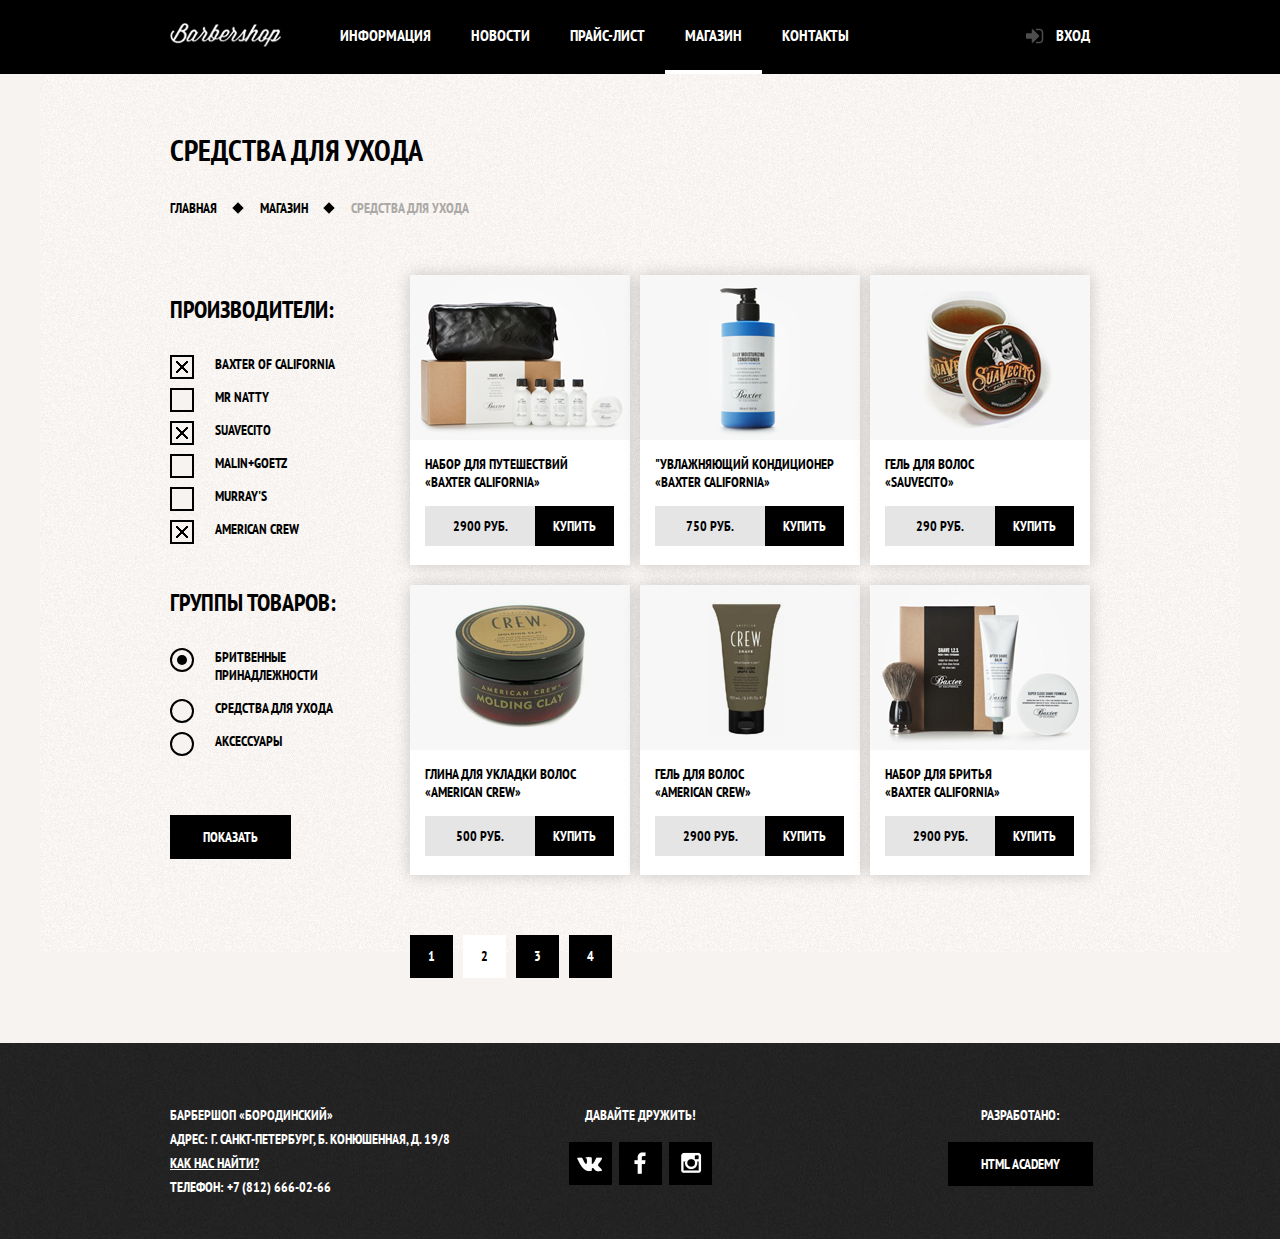
==== commit dab3f1db: "Изменения по рекомендации наставника" ====
--- a/babrbershop-catalogue.html
+++ b/babrbershop-catalogue.html
@@ -2,7 +2,7 @@
 <html lang="ru">
   <head>
     <meta charset="utf-8">
-    <title>СРЕДСТВА ДЛЯ УХОДА</title>
+    <title>средства для ухода</title>
     <link href="https://fonts.googleapis.com/css?family=PT+Sans+Narrow:400,700&amp;subset=cyrillic" rel="stylesheet">
     <link rel="stylesheet" type="text/css" href="css/normalize.css">
     <link href="css/style.css" rel="stylesheet">
@@ -18,41 +18,41 @@
         <nav class="inner-navigation">
           <ul>
             <li>
-              <a href="#">Информация</a>
+              <a href="#">информация</a>
             </li>
             <li>
-              <a href="#">Новости</a>
+              <a href="#">новости</a>
             </li>
             <li>
-              <a href="#">Прайс-лист</a>
+              <a href="#">прайс-лист</a>
             </li>
             <li>
-              <a href="#">Магазин</a>
+              <a class="active" href="babrbershop-catalogue.html">магазин</a>
             </li>
             <li>
-              <a href="#">Контакты</a>
+              <a href="#">контакты</a>
             </li>
           </ul>
         </nav>
       <div class="user-block">
-        <a class="login" href="#">Вход</a>
+        <a class="login" href="#">вход</a>
       </div>
     </div>
   </header>
   <main class="container clearfix">
-    <h1>СРЕДСТВА ДЛЯ УХОДА</h1>
+    <h1>средства для ухода</h1>
     <div class="breadcrumps">
       <ul>
-        <li><a href="#" title="main">ГЛАВНАЯ</a></li>
-        <li><a href="#" title="shop">МАГАЗИН</a></li>
-        <li><span>СРЕДСТВА ДЛЯ УХОДА</span></li>
+        <li><a href="index.html" title="main">главная</a></li>
+        <li><a href="babrbershop-catalogue.html" title="shop">магазин</a></li>
+        <li><span>средства для ухода</span></li>
       </ul>
     </div>
     <div class="catalogue-content clearfix">
       <div class="catalogue-selection">
         <form action="#" method="get">
           <div class="selection-section">
-            <h2>ПРОИЗВОДИТЕЛИ:</h2>
+            <h2>производители:</h2>
 
               <input type="checkbox" name="baxter" id="checkbox-1" checked>
               <label for="checkbox-1">BAXTER OF CALIFORNIA</label>
@@ -73,16 +73,16 @@
               <label for="checkbox-6">AMERICAN CREW</label>
             </div>
             <div class="selection-section">
-              <h2>ГРУППЫ ТОВАРОВ:</h2>
+              <h2>группы товаров:</h2>
 
               <input type="radio" name="merchandise-group" value="shaving-ccessories" id="radio-1" checked>
-              <label for="radio-1">БРИТВЕННЫЕ ПРИНАДЛЕЖНОСТИ</label>
+              <label for="radio-1">бритвенные принадлежности</label>
 
               <input type="radio" name="merchandise-group" value="care" id="radio-2">
-              <label for="radio-2">СРЕДСТВА ДЛЯ УХОДА</label>
+              <label for="radio-2">средства для ухода</label>
 
               <input type="radio" name="merchandise-group" value="accessories" id="radio-3">
-              <label for="radio-3">АКСЕССУАРЫ</label>
+              <label for="radio-3">аксессуары</label>
 
               <input type="submit" value="ПОКАЗАТЬ" class="btn">
             </div>
@@ -90,7 +90,7 @@
         </div>
         <div class="catalogue-gallery clearfix">
           <div class="catalogue-item">
-            <a href="babrbershop-item-page"><img src="img/image-1.jpg" width="220" height="165"
+            <a href="babrbershop-item-page.html"><img src="img/image-1.jpg" width="220" height="165"
                 alt="Набор для путешествий «BAXTER CALIFORNIA»"></a>
             <h3><a class="item-name" href="babrbershop-item-page.html">Набор для путешествий<br>
                 «BAXTER CALIFORNIA»</a></h3>
--- a/css/style.css
+++ b/css/style.css
@@ -21,7 +21,7 @@
 .container {
   width: 940px;
   margin: 0 auto;
-  padding: 0 0;
+  padding: 0 10px;
 }
 
 header {
@@ -108,16 +108,16 @@
   display: block;
   color: #ffffff;
   text-decoration: none;
-  padding: 23px 20px;
+  padding: 25px 20px;
 }
 
 .inner-navigation a:hover {
   background: #242424;
 }
 
-/*.inner-navigation a:active {
+.inner-navigation .active {
     border-bottom: 4px solid #ffffff;
-}*/
+}
 
 .user-block {
   float: right;
@@ -149,8 +149,8 @@
   left: 20px;
   width: 18px;
   height: 16px;
+  background: #000000 url("../img/sprite.png") no-repeat;
   background-position: -10px -208px; /*не встает на место иконка*/
-  background: #ff0000 url("../img/sprite.png") no-repeat;
   opacity: 0.3;
 }
 
@@ -400,7 +400,7 @@
   font-size: 0;
   vertical-align: top;
   text-decoration: none;
-  background: #000000 url("..img/sprite.png") no-repeat center;
+  background: #000000 url("../img/sprite.png") no-repeat center;
 }
 
 /*.sprite-Inst-icon {
@@ -448,37 +448,42 @@
 .social-btn-inst {  /*не встает на место иконка*/
     /*width: 21px;
     height: 21px;*/
-    background-position: -10px -10px;
+    background-position: 2px 0;
 }
 
 .social-btn-fb {  /*не встает на место иконка*/
     /*width: 12px;
     height: 22px;*/
-    background-position: -10px -124px;
+    background-position: 5px -114px;
 }
 
 .social-btn-vk {  /*не встает на место иконка*/
     /*width: 25px;
     height: 16px;*/
-    background-position: -10px -244px;
+    background-position: -2px -230px;
+}
+
+.social-btn:hover {
+  background-color: #ffffff;
 }
 
 .social-btn-inst:hover {
-  background-position: -10px -51px;
+  background-position: 2px -41px;
 }
 
 .social-btn-fb:hover {
-  background-position: -10px -166px;
+  background-position: 5px -156px;
 }
 
 .social-btn-vk:hover {
-  background-position: -10px -280px;
+  background-position: -2px -265px;
 }
 
 .footer-copyright {
   float: right;
   width: 180px;
   min-height: 90px;
+  text-align: center;
 }
 
 .footer-copyright p {
@@ -513,11 +518,13 @@
   text-align: left;
 }
 
+.breadcrumps ul {
+  margin: 0;
+  padding: 0;
+}
+
 .breadcrumps li {
   display: inline-block;
-  margin: 0;
-  padding: 0;
-
 }
 
 .breadcrumps a {
@@ -599,11 +606,11 @@
   content: "";
   width: 12px;
   height: 12px;
-  background: #f6f3f0 url("..img/sprite.png") no-repeat center;
+  background: #f6f3f0 url("../img/sprite.png") no-repeat center;
   background-position: -10px -92px;
   position: absolute;
-  top: 4px;
-  left: 4px;
+  top: 6px;
+  left: 6px;
 }
 
 input[type="checkbox"] + label:hover/*::before*/ {
@@ -701,10 +708,15 @@
   vertical-align: top;
   font-size: 0;
   background-color: #ffffff;
+  box-shadow: 0 0 15px 0 rgba(0, 1, 1, 0.2);
 }
 
 .catalogue-item:nth-child(3n) {
   margin-right: 0;
+}
+
+.catalogue-item img {
+  display: block;
 }
 
 .item-name {
@@ -778,10 +790,15 @@
   width: 460px;
 }
 
+.item-content-left img {
+  display: block;
+}
+
 .item-preview-big {
   width: 460px;
   min-height: 500px;
   margin-bottom: 20px;
+  box-shadow: 0 0 15px 0 rgba(0, 1, 1, 0.2);
 }
 
 .item-preview-small {
@@ -792,6 +809,7 @@
   float: left;
   width: 140px;
   margin-right: 20px;
+  box-shadow: 0 0 15px 0 rgba(0, 1, 1, 0.2);
 }
 
 .item-small:last-child {
@@ -801,11 +819,15 @@
 .item-content-right {
   float: right;
   width: 390px;
+  font-size: 0;
 }
 
 .item-content-right b {
   display: inline-block;
   padding-top: 25px;
+  font-size: 14px;
+  line-height: 24px;
+  font-weight: 700;
   color: #000000;
 }
 
@@ -815,6 +837,9 @@
 }
 
 .item-content-right p {
+  font-size: 14px;
+  line-height: 24px;
+  font-weight: 700;
   color: #000000;
   padding-right: 17.5px;
   margin-bottom: 40px;
@@ -837,6 +862,9 @@
 
 .item-consists li {
   position: relative;
+  font-size: 14px;
+  line-height: 24px;
+  font-weight: 700;
   color: #000000;
   padding-left: 20px;
 }
